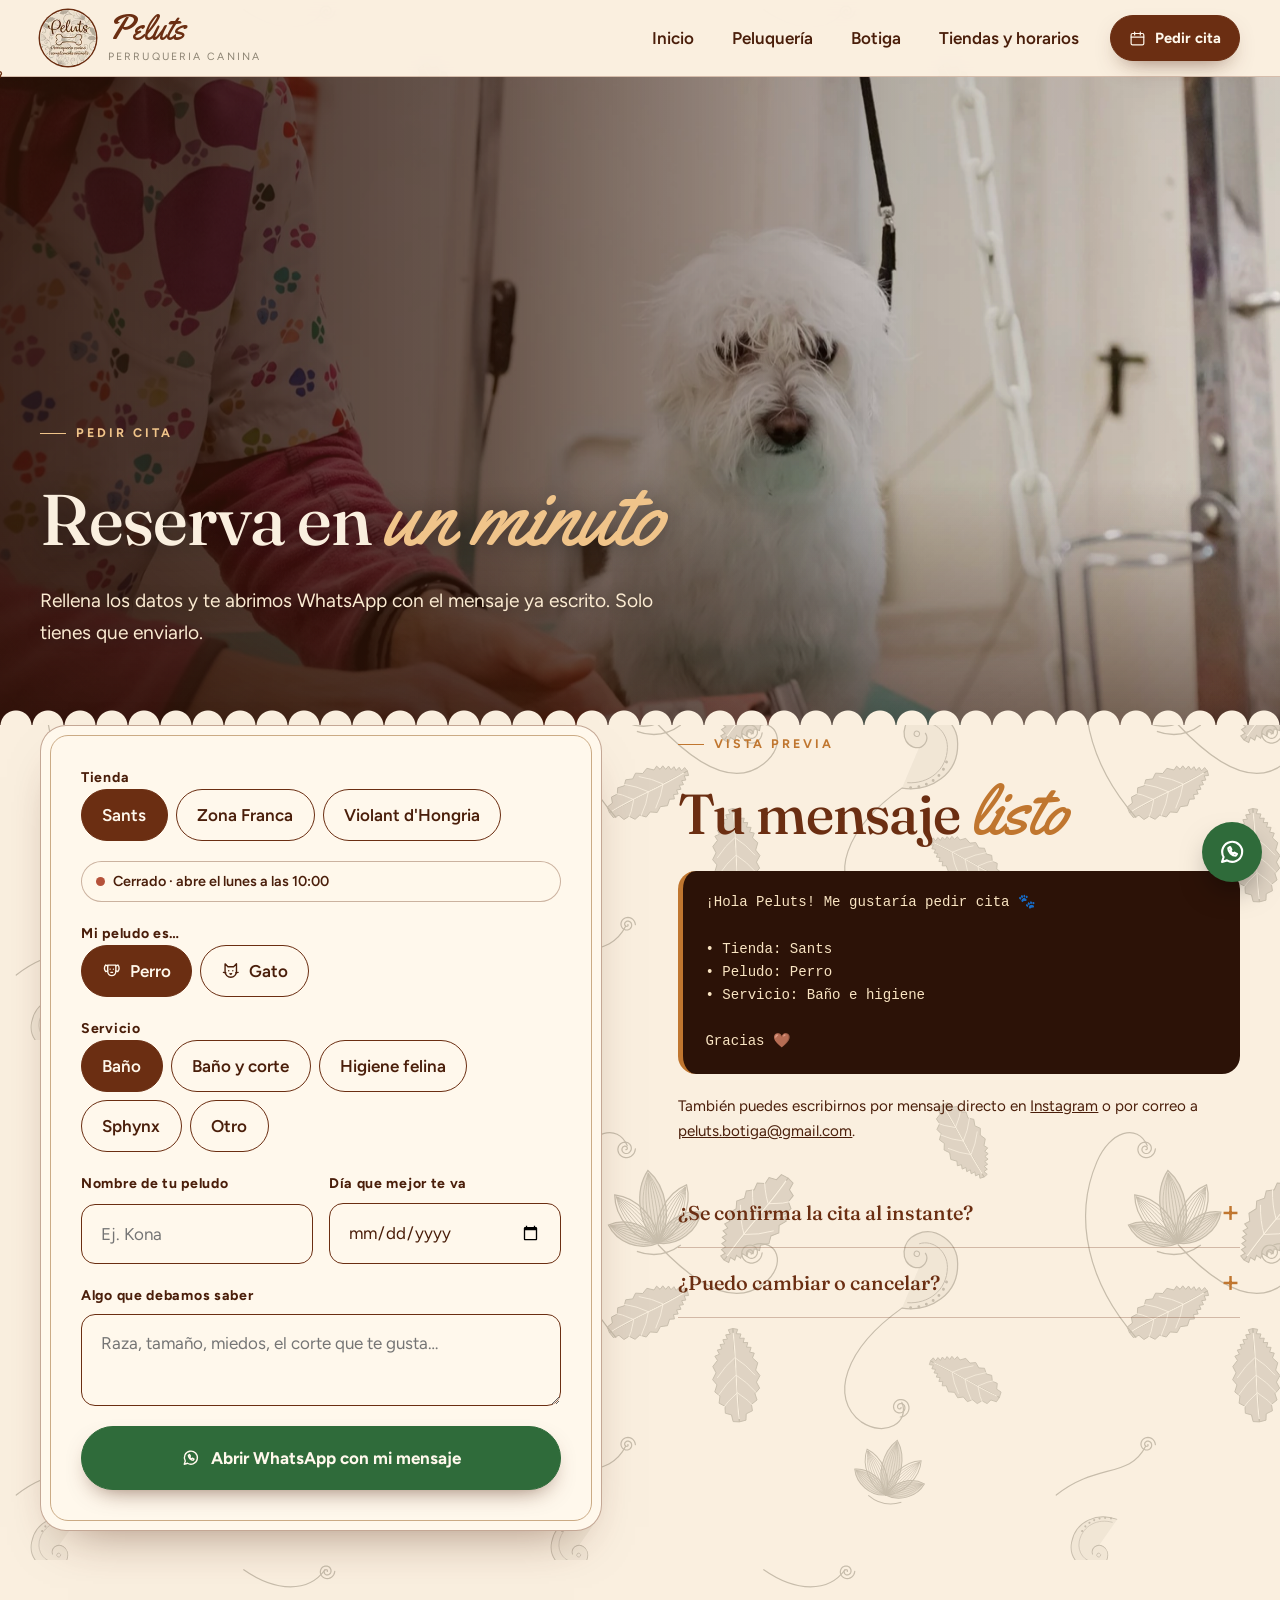
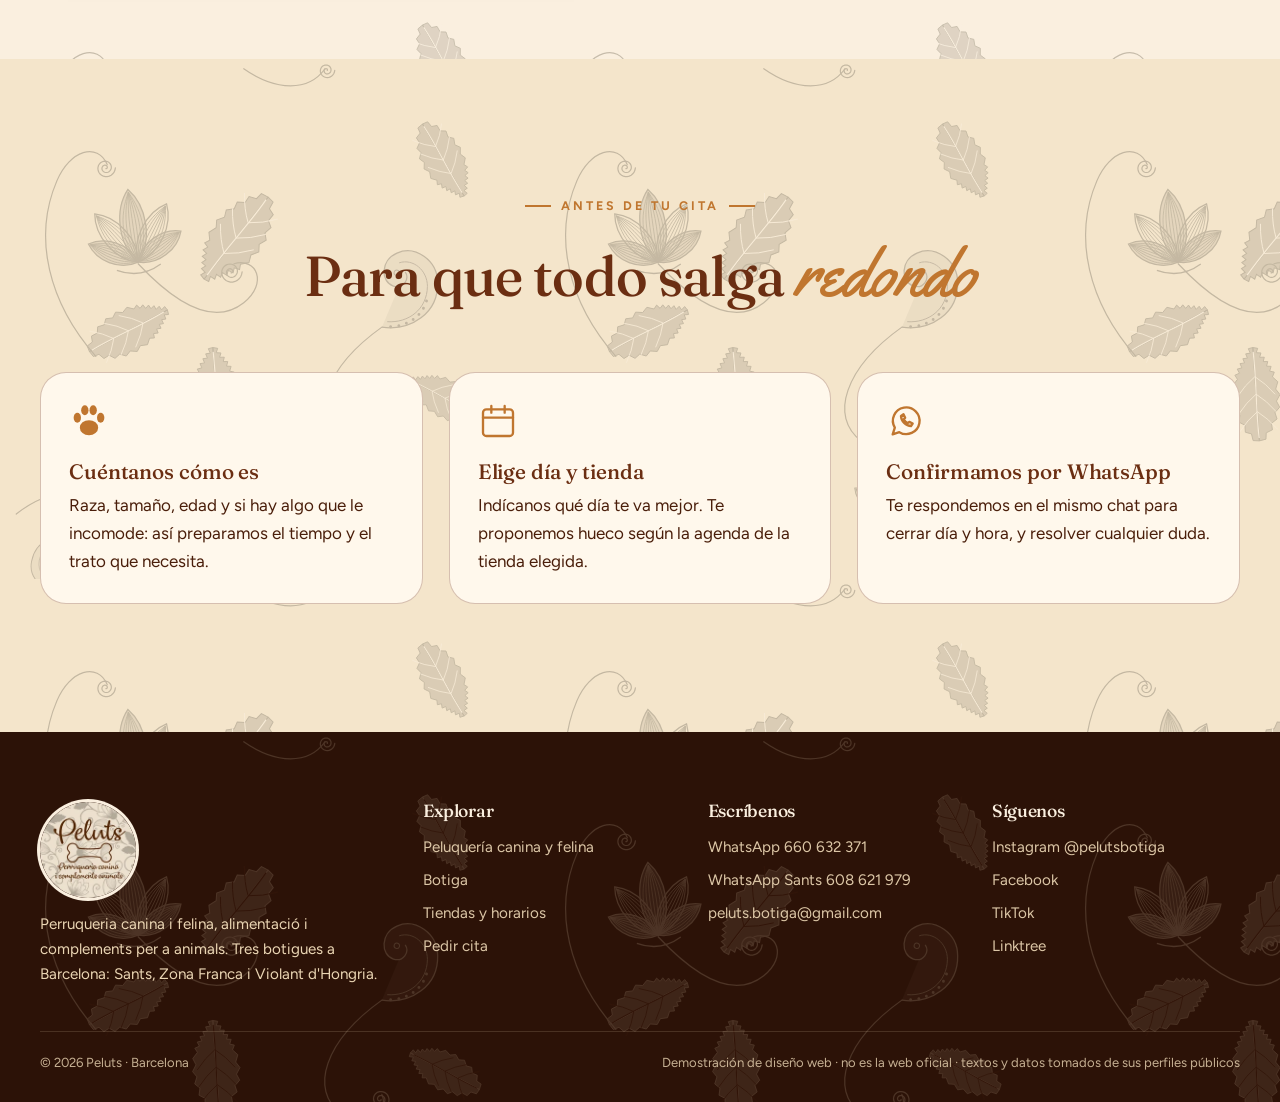
==== cita.html @ a0b74a62 "Peluts: demostración de web (inicio, peluquería, botiga, tiendas, cita) Co-Authored-By: Claude Sonne" ====
<!doctype html>
<html lang="es">
<head>
<meta charset="utf-8">
<meta name="viewport" content="width=device-width, initial-scale=1, viewport-fit=cover">
<title>Pedir cita · Peluts</title>
<meta name="description" content="Pide cita para la peluquería de tu perro o gato por WhatsApp en Peluts Barcelona.">
<meta name="robots" content="noindex, nofollow">
<meta name="theme-color" content="#6B2E12">
<link rel="icon" href="favicon.ico" sizes="any"><link rel="icon" type="image/png" href="assets/img/favicon-48.png">
<link rel="apple-touch-icon" href="assets/img/apple-touch-icon.png">
<meta property="og:type" content="website"><meta property="og:locale" content="es_ES"><meta property="og:site_name" content="Peluts"><meta property="og:title" content="Pedir cita · Peluts"><meta property="og:description" content="Pide cita para la peluquería de tu perro o gato por WhatsApp en Peluts Barcelona."><meta property="og:image" content="https://sefiro888.github.io/peluts/assets/img/og.jpg"><meta property="og:image:width" content="1200"><meta property="og:image:height" content="630"><meta property="og:url" content="https://sefiro888.github.io/peluts/cita.html"><meta name="twitter:card" content="summary_large_image">
<link rel="preconnect" href="https://fonts.googleapis.com"><link rel="preconnect" href="https://fonts.gstatic.com" crossorigin>
<link href="https://fonts.googleapis.com/css2?family=Figtree:wght@400;500;600;700;800&family=Fraunces:ital,opsz,wght@0,9..144,500;0,9..144,600;0,9..144,700;1,9..144,500&family=Yellowtail&display=swap" rel="stylesheet">
<link rel="stylesheet" href="assets/css/site.css">
<script>document.documentElement.classList.add('js')</script>
<script type="application/ld+json">{"@context":"https://schema.org","@type":"PetStore","name":"Peluts","description":"Perruqueria canina i felina, alimentació i complements per a animals","url":"https://www.instagram.com/pelutsbotiga/","sameAs":["https://www.instagram.com/pelutsbotiga/","https://www.facebook.com/pelutsbotiga","https://www.tiktok.com/@animals.peluts"],"email":"peluts.botiga@gmail.com","address":[{"@type":"PostalAddress","streetAddress":"Carrer de Sants, 164","postalCode":"08028","addressLocality":"Barcelona","addressCountry":"ES"},{"@type":"PostalAddress","streetAddress":"Alts Forns, 69, local 16","addressLocality":"Barcelona","addressCountry":"ES"}]}</script>
</head>
<body>
<svg width="0" height="0" style="position:absolute" aria-hidden="true"><defs>
<symbol id="i-scissors" viewBox="0 0 24 24"><circle cx="6" cy="6" r="3"/><circle cx="6" cy="18" r="3"/><path d="M20 4 8.1 15.9M14.5 14.5 20 20M8.1 8.1 12 12"/></symbol>
<symbol id="i-paw" viewBox="0 0 24 24"><ellipse class="f" cx="12" cy="16" rx="5.5" ry="4.5" fill="currentColor" stroke="none"/><ellipse cx="5" cy="10" rx="2.2" ry="3" fill="currentColor" stroke="none"/><ellipse cx="9.5" cy="5.5" rx="2.2" ry="3" fill="currentColor" stroke="none"/><ellipse cx="14.5" cy="5.5" rx="2.2" ry="3" fill="currentColor" stroke="none"/><ellipse cx="19" cy="10" rx="2.2" ry="3" fill="currentColor" stroke="none"/></symbol>
<symbol id="i-bone" viewBox="0 0 24 24"><path d="M7 3.500a2.500 2.500 0 0 0-2 4 2.500 2.500 0 0 0-2.200 2.500A2.500 2.500 0 0 0 5.500 12.500L12 19l1 1a2.500 2.500 0 0 0 4 2 2.500 2.500 0 0 0 3.800-3 2.500 2.500 0 0 0 1-3.800 2.500 2.500 0 0 0-3.300-.2L10.500 6a2.500 2.500 0 0 0-3.500-2.500z" transform="translate(-1 -3) scale(.95)"/></symbol>
<symbol id="i-drop" viewBox="0 0 24 24"><path d="M12 3s6 6.500 6 11a6 6 0 0 1-12 0c0-4.500 6-11 6-11z"/><path d="M9 15a3 3 0 0 0 3 3"/></symbol>
<symbol id="i-cat" viewBox="0 0 24 24"><path d="M5 3.500 8.500 7h7L19 3.500V13a7 7 0 0 1-14 0z"/><path d="M9.500 12h.01M14.500 12h.01M11 15.500l1 .8 1-.8M3 14l3 .5M21 14l-3 .5"/></symbol>
<symbol id="i-dog" viewBox="0 0 24 24"><path d="M7 5h10v8a5 5 0 0 1-10 0z"/><path d="M7 6 4.500 5C2.500 7 2.500 11 4.500 13L7 12M17 6l2.500-1c2 2 2 6 0 8L17 12"/><path d="M10 10h.01M14 10h.01M11 14h2"/></symbol>
<symbol id="i-pin" viewBox="0 0 24 24"><path d="M12 21s7-6.200 7-12a7 7 0 0 0-14 0c0 5.800 7 12 7 12z"/><circle cx="12" cy="9" r="2.500"/></symbol>
<symbol id="i-phone" viewBox="0 0 24 24"><path d="M5 4h4l2 5-2.500 1.500a11 11 0 0 0 5 5L15 13l5 2v4a2 2 0 0 1-2 2A16 16 0 0 1 3 6a2 2 0 0 1 2-2z"/></symbol>
<symbol id="i-wa" viewBox="0 0 24 24"><path d="M4 20l1.300-4A8 8 0 1 1 8 18.700z"/><path d="M9 9c0 3 3 6 6 6l1-1.500-2-1-1 .8c-1-.5-1.800-1.300-2.300-2.300l.8-1-1-2z"/></symbol>
<symbol id="i-ig" viewBox="0 0 24 24"><rect x="3" y="3" width="18" height="18" rx="5"/><circle cx="12" cy="12" r="4"/><path d="M17.500 6.500h.01"/></symbol>
<symbol id="i-clock" viewBox="0 0 24 24"><circle cx="12" cy="12" r="9"/><path d="M12 7v5l3 2"/></symbol>
<symbol id="i-gift" viewBox="0 0 24 24"><rect x="3" y="9" width="18" height="12" rx="2"/><path d="M12 9v12M3 13h18M12 9C9 9 7 7 8.500 5.500S12 6 12 9c0-3 2.500-4.500 3.500-3.500S15 9 12 9z"/></symbol>
<symbol id="i-heart" viewBox="0 0 24 24"><path d="M12 20s-8-5-8-11a4.500 4.500 0 0 1 8-2.500A4.500 4.500 0 0 1 20 9c0 6-8 11-8 11z"/></symbol>
<symbol id="i-tag" viewBox="0 0 24 24"><path d="M3 12V4h8l10 10-8 8z"/><circle cx="7.500" cy="8.500" r="1.500"/></symbol>
<symbol id="i-cup" viewBox="0 0 24 24"><path d="M5 8h14l-1.500 12h-11z"/><path d="M4 8h16M8 4h8M9 13h6"/></symbol>
<symbol id="i-arrow" viewBox="0 0 24 24"><path d="M5 12h14M13 6l6 6-6 6"/></symbol>
<symbol id="i-store" viewBox="0 0 24 24"><path d="M4 9l1-5h14l1 5M4 9v11h16V9M4 9a3 3 0 0 0 5.300 2 3 3 0 0 0 5.400 0A3 3 0 0 0 20 9"/></symbol>
<symbol id="i-cal" viewBox="0 0 24 24"><rect x="3" y="5" width="18" height="16" rx="2"/><path d="M3 10h18M8 3v4M16 3v4"/></symbol>
<symbol id="i-star" viewBox="0 0 24 24"><path d="m12 3 2.700 5.600 6.100.8-4.500 4.200 1.100 6.100L12 16.800 6.600 19.700l1.100-6.100L3.200 9.400l6.100-.8z"/></symbol>
<symbol id="i-menu" viewBox="0 0 24 24"><path d="M4 7h16M4 12h16M4 17h16"/></symbol>
<symbol id="i-sparkle" viewBox="0 0 24 24"><path d="M12 3v5M12 16v5M3 12h5M16 12h5M6 6l3 3M15 15l3 3M18 6l-3 3M9 15l-3 3"/></symbol>
<symbol id="i-bag" viewBox="0 0 24 24"><path d="M5 8h14l1 13H4z"/><path d="M9 8V6a3 3 0 0 1 6 0v2"/></symbol>
<symbol id="i-fish" viewBox="0 0 24 24"><path d="M3 12c3-5 9-6 13-3l5-3v12l-5-3c-4 3-10 2-13-3z"/><path d="M8 11h.01"/></symbol>
<symbol id="i-ghost" viewBox="0 0 24 24"><path d="M5 21V10a7 7 0 0 1 14 0v11l-3-2-2 2-2-2-2 2-2-2z"/><path d="M9.500 10h.01M14.500 10h.01"/></symbol>
<symbol id="i-tree" viewBox="0 0 24 24"><path d="M12 3 6 11h3l-4 6h14l-4-6h3z"/><path d="M12 17v4"/></symbol>
</defs></svg>
<a class="skip" href="#contenido">Saltar al contenido</a>

<header class="site-header">
<div class="progress" aria-hidden="true"><span></span><i><svg class="ico " aria-hidden="true"><use href="#i-bone"/></svg></i></div>
<div class="wrap header-in">
 <a class="brand" href="index.html" aria-label="Peluts, inicio"><img src="assets/img/logo-96.webp" width="54" height="54" alt=""><span><b>Peluts</b><small>Perruqueria canina</small></span></a>
 <button class="burger" aria-label="Abrir menú" aria-expanded="false" aria-controls="nav"><svg class="ico " aria-hidden="true"><use href="#i-menu"/></svg></button>
 <nav class="nav" id="nav" aria-label="Principal"><a href="index.html">Inicio</a><a href="peluqueria.html">Peluquería</a><a href="tienda.html">Botiga</a><a href="tiendas.html">Tiendas y horarios</a><a class="btn sm" href="cita.html"><svg class="ico " aria-hidden="true"><use href="#i-cal"/></svg> Pedir cita</a></nav>
</div></header>
<main id="contenido">
<section class="hf"><div class="hf-bg"><img src="assets/img/fotos/3367-2400.webp" srcset="assets/img/fotos/3367-480.webp 480w, assets/img/fotos/3367-900.webp 900w, assets/img/fotos/3367-1600.webp 1600w, assets/img/fotos/3367-2400.webp 2000w" sizes="100vw" width="2000" height="1333" alt="Peluquera cortando el pelo a un perro en Peluts" style="object-position:60% 40%" fetchpriority="high" decoding="async"></div><div class="hf-shade"></div>
<div class="wrap hf-in"><span class="kicker l rv">Pedir cita</span><h1 class="rv d1">Reserva en <em class="s">un minuto</em></h1><p class="lead rv d2">Rellena los datos y te abrimos WhatsApp con el mensaje ya escrito. Solo tienes que enviarlo.</p></div></section>
<section style="padding-top:0">
<div class="wrap split" style="align-items:start">
 <form class="cita ticket rv" onsubmit="return false" aria-label="Formulario de cita">
  <fieldset class="field"><legend>Tienda</legend><div class="opts">
   <input type="radio" id="s1" name="tienda" value="sants" checked><label for="s1">Sants</label>
   <input type="radio" id="s2" name="tienda" value="zf"><label for="s2">Zona Franca</label>
   <input type="radio" id="s3" name="tienda" value="vh"><label for="s3">Violant d'Hongria</label></div></fieldset>
  <span class="chip status" id="st-cita" data-status="sants"><span class="dot"></span><span class="t"></span></span>
  <fieldset class="field"><legend>Mi peludo es…</legend><div class="opts">
   <input type="radio" id="a1" name="animal" value="Perro" checked><label for="a1"><svg class="ico " aria-hidden="true"><use href="#i-dog"/></svg> Perro</label>
   <input type="radio" id="a2" name="animal" value="Gato"><label for="a2"><svg class="ico " aria-hidden="true"><use href="#i-cat"/></svg> Gato</label></div></fieldset>
  <fieldset class="field"><legend>Servicio</legend><div class="opts">
   <input type="radio" id="v1" name="servicio" value="Baño e higiene" checked><label for="v1">Baño</label>
   <input type="radio" id="v2" name="servicio" value="Baño y corte"><label for="v2">Baño y corte</label>
   <input type="radio" id="v3" name="servicio" value="Higiene felina"><label for="v3">Higiene felina</label>
   <input type="radio" id="v4" name="servicio" value="Sphynx"><label for="v4">Sphynx</label>
   <input type="radio" id="v5" name="servicio" value="Consulta / otro"><label for="v5">Otro</label></div></fieldset>
  <div class="two"><div class="field"><label for="nombre">Nombre de tu peludo</label><input type="text" id="nombre" name="nombre" autocomplete="off" placeholder="Ej. Kona"></div>
  <div class="field"><label for="dia">Día que mejor te va</label><input type="date" id="dia" name="dia"></div></div>
  <div class="field"><label for="nota">Algo que debamos saber</label><textarea id="nota" name="nota" placeholder="Raza, tamaño, miedos, el corte que te gusta…"></textarea></div>
  <a class="btn wa" id="go-wa" target="_blank" rel="noopener" href="#" style="justify-content:center"><svg class="ico " aria-hidden="true"><use href="#i-wa"/></svg> Abrir WhatsApp con mi mensaje</a>
 </form>
 <div class="rv d1">
  <span class="kicker l">Vista previa</span>
  <h2 style="margin:.4em 0 .45em">Tu mensaje <em class="s">listo</em></h2>
  <div class="preview" aria-live="polite"></div>
  <p style="margin-top:20px;font-size:.95rem">También puedes escribirnos por mensaje directo en <a href="https://www.instagram.com/pelutsbotiga/" target="_blank" rel="noopener">Instagram</a> o por correo a <a href="mailto:peluts.botiga@gmail.com">peluts.botiga@gmail.com</a>.</p>
  <div style="margin-top:34px"><details><summary>¿Se confirma la cita al instante?</summary><p>No: te responderemos por WhatsApp para confirmar día y hora según la agenda de cada tienda.</p></details>
  <details><summary>¿Puedo cambiar o cancelar?</summary><p>Claro, avísanos por el mismo chat con algo de antelación.</p></details></div>
 </div>
</div>
</section>
<section class="bg-papel">
<div class="wrap">
 <div class="sec-head center"><span class="kicker rv">Antes de tu cita</span><h2 class="rv d1">Para que todo salga <em class="s">redondo</em></h2></div>
 <div class="cols3">
  <div class="box rv"><svg class="ico " aria-hidden="true"><use href="#i-paw"/></svg><h3>Cuéntanos cómo es</h3><p>Raza, tamaño, edad y si hay algo que le incomode: así preparamos el tiempo y el trato que necesita.</p></div>
  <div class="box rv d1"><svg class="ico " aria-hidden="true"><use href="#i-cal"/></svg><h3>Elige día y tienda</h3><p>Indícanos qué día te va mejor. Te proponemos hueco según la agenda de la tienda elegida.</p></div>
  <div class="box rv d2"><svg class="ico " aria-hidden="true"><use href="#i-wa"/></svg><h3>Confirmamos por WhatsApp</h3><p>Te respondemos en el mismo chat para cerrar día y hora, y resolver cualquier duda.</p></div>
 </div>
</div>
</section>

</main>
<footer>
<div class="wrap">
<div class="foot-grid">
 <div class="foot-brand"><img src="assets/img/logo-200.webp" width="90" height="90" alt="Logotipo de Peluts"><p>Perruqueria canina i felina, alimentació i complements per a animals. Tres botigues a Barcelona: Sants, Zona Franca i Violant d'Hongria.</p></div>
 <div><h4>Explorar</h4><ul><li><a href="peluqueria.html">Peluquería canina y felina</a></li><li><a href="tienda.html">Botiga</a></li><li><a href="tiendas.html">Tiendas y horarios</a></li><li><a href="cita.html">Pedir cita</a></li></ul></div>
 <div><h4>Escríbenos</h4><ul><li><a href="https://wa.me/34660632371" target="_blank" rel="noopener">WhatsApp 660 632 371</a></li><li><a href="https://wa.me/34608621979" target="_blank" rel="noopener">WhatsApp Sants 608 621 979</a></li><li><a href="mailto:peluts.botiga@gmail.com">peluts.botiga@gmail.com</a></li></ul></div>
 <div><h4>Síguenos</h4><ul><li><a href="https://www.instagram.com/pelutsbotiga/" target="_blank" rel="noopener">Instagram @pelutsbotiga</a></li><li><a href="https://www.facebook.com/pelutsbotiga" target="_blank" rel="noopener">Facebook</a></li><li><a href="https://www.tiktok.com/@animals.peluts" target="_blank" rel="noopener">TikTok</a></li><li><a href="https://linktr.ee/peluts.botiga" target="_blank" rel="noopener">Linktree</a></li></ul></div>
</div>
<div class="legal"><span>© <span id="year">2026</span> Peluts · Barcelona</span><span>Demostración de diseño web · no es la web oficial · textos y datos tomados de sus perfiles públicos</span></div>
</div></footer>
<a class="fab" href="https://wa.me/34660632371?text=%C2%A1Hola%20Peluts!" target="_blank" rel="noopener" aria-label="Escribir por WhatsApp"><svg class="ico " aria-hidden="true"><use href="#i-wa"/></svg></a>
<script src="assets/js/site.js" defer></script>
</body>
</html>
---- assets/css/site.css ----
/* PELUTS · perruqueria canina i complements animals
   Paleta y ornamento sacados del logotipo: crema, chocolate, taupe, loto + hojas dentadas + espirales */
:root{
  --crema:#FAEFDF;--crema-2:#FFF8EC;--papel:#F4E5CB;--papel-2:#EBD6B4;
  --choco:#6B2E12;--choco-2:#4A1E0A;--noche:#2C1207;
  --taupe:#B3AB9B;--taupe-2:#8C8372;--oro:#B58A5B;--caramelo:#C0762F;
  --r:26px;--line:1.5px solid var(--choco);
  --sombra:0 24px 50px -28px rgba(74,30,10,.55);
  --f-script:'Yellowtail','Brush Script MT',cursive;
  --f-head:'Fraunces',Georgia,serif;
  --f-body:'Figtree',system-ui,sans-serif;
}
*{box-sizing:border-box;margin:0;padding:0}
html{scroll-behavior:smooth;-webkit-text-size-adjust:100%}
body{font-family:var(--f-body);color:var(--choco-2);background:var(--crema) url(../img/damasco.svg) 0 0/520px;line-height:1.65;font-size:17px;overflow-x:hidden}
img{max-width:100%;height:auto;display:block}
a{color:inherit}
.wrap{width:min(1200px,100% - 48px);margin-inline:auto}
.skip{position:absolute;left:-999px;top:8px;background:var(--choco);color:#fff;padding:10px 16px;border-radius:10px;z-index:400}.skip:focus{left:8px}
:focus-visible{outline:3px solid var(--caramelo);outline-offset:3px;border-radius:6px}
.ico{width:1.15em;height:1.15em;fill:none;stroke:currentColor;stroke-width:1.7;stroke-linecap:round;stroke-linejoin:round;flex:none}

/* ---------- tipografía ---------- */
h1,h2,h3,h4{font-family:var(--f-head);font-weight:500;line-height:1.06;color:var(--choco);letter-spacing:-.015em}
h1{font-size:clamp(2.7rem,6vw,5.2rem)}
h2{font-size:clamp(2.1rem,4.4vw,3.6rem)}
h3{font-size:1.45rem;letter-spacing:-.005em}
em.s{font-family:var(--f-script);font-style:normal;font-weight:400;font-size:1.22em;color:var(--caramelo);letter-spacing:0;line-height:1}
.kicker{display:inline-flex;align-items:center;gap:.8em;font-weight:700;font-size:.78rem;letter-spacing:.24em;text-transform:uppercase;color:var(--caramelo)}
.kicker::before,.kicker::after{content:"";width:26px;height:1.5px;background:currentColor}
.kicker.l::after{display:none}
.lead{font-size:1.2rem;max-width:56ch;color:var(--choco)}
p+p{margin-top:1em}
.center{text-align:center}.center .lead{margin-inline:auto}

/* ---------- botones ---------- */
.btn{display:inline-flex;align-items:center;gap:.65em;padding:1em 1.7em;border-radius:999px;font:inherit;font-weight:700;text-decoration:none;border:1.5px solid var(--choco);background:var(--choco);color:var(--crema-2);cursor:pointer;transition:transform .3s,box-shadow .3s,background .3s,color .3s;box-shadow:0 10px 24px -12px rgba(74,30,10,.7)}
.btn:hover{transform:translateY(-3px);box-shadow:0 16px 28px -12px rgba(74,30,10,.75);background:var(--choco-2)}
.btn.ghost{background:transparent;color:var(--choco);box-shadow:none}
.btn.ghost:hover{background:var(--choco);color:var(--crema-2)}
.btn.wa{background:#2F6B3A;border-color:#2F6B3A}.btn.wa:hover{background:#245430}
.btn.sm{padding:.7em 1.2em;font-size:.92rem}
.btn.light{background:var(--crema);color:var(--choco);border-color:var(--crema)}.btn.light:hover{background:#fff}
.btn.ghost.light{background:transparent;color:var(--crema);border-color:var(--crema)}.btn.ghost.light:hover{background:var(--crema);color:var(--choco)}

/* ---------- intro ---------- */
.intro{position:fixed;inset:0;z-index:500;background:var(--crema) url(../img/damasco.svg) 0 0/520px;display:grid;place-items:center;transition:transform 1s cubic-bezier(.7,0,.2,1),opacity .4s .7s;cursor:pointer}
.intro.out{transform:translateY(-101%);opacity:0;pointer-events:none}
.intro-core{text-align:center;padding:20px}
.intro-seal{position:relative;width:min(62vw,300px);aspect-ratio:1;margin:0 auto;animation:pop 1.1s cubic-bezier(.2,1.3,.4,1) both}
.intro-seal img{width:100%;height:100%;border-radius:50%;object-fit:cover;box-shadow:0 30px 60px -30px rgba(74,30,10,.6),0 0 0 6px var(--crema),0 0 0 7.5px var(--choco)}
.intro-txt{margin-top:34px;font-family:var(--f-script);font-size:2.2rem;color:var(--choco);opacity:0;animation:fadeup .9s .6s both}
.intro-skip{font-size:.75rem;letter-spacing:.24em;text-transform:uppercase;color:var(--taupe-2);margin-top:6px;opacity:0;animation:fadeup .9s 1s both}
@keyframes pop{from{transform:scale(.55) rotate(-14deg);opacity:0}}
@keyframes fadeup{from{opacity:0;transform:translateY(14px)}to{opacity:1;transform:none}}
html:not(.js) .intro{display:none}

/* ---------- cabecera ---------- */
.site-header{position:sticky;top:0;z-index:200;background:rgba(250,239,223,.9);backdrop-filter:blur(14px);border-bottom:1px solid rgba(107,46,18,.25)}
.header-in{display:flex;align-items:center;justify-content:space-between;gap:18px;padding-block:10px}
.brand{display:flex;align-items:center;gap:12px;text-decoration:none}
.brand img{width:56px;height:56px;border-radius:50%;object-fit:cover;box-shadow:0 0 0 1.5px var(--choco)}
.brand b{display:block;font-family:var(--f-script);font-weight:400;font-size:2.1rem;line-height:1;color:var(--choco)}
.brand small{display:block;font-size:.66rem;letter-spacing:.2em;text-transform:uppercase;color:var(--taupe-2);margin-top:3px}
.nav{display:flex;align-items:center;gap:4px}
.nav a:not(.btn){text-decoration:none;font-weight:600;padding:.55em 1em;border-radius:999px;position:relative;transition:color .2s}
.nav a:not(.btn)::after{content:"";position:absolute;left:1em;right:1em;bottom:.2em;height:1.5px;background:var(--caramelo);transform:scaleX(0);transition:transform .3s}
.nav a:not(.btn):hover::after,.nav a[aria-current]::after{transform:scaleX(1)}
.nav .btn{margin-left:10px}
.burger{display:none;background:none;border:1.5px solid var(--choco);border-radius:12px;width:46px;height:46px;color:var(--choco);cursor:pointer}
.progress{position:absolute;left:0;bottom:-1px;height:3px;width:100%;pointer-events:none}
.progress span{display:block;height:100%;width:0;background:var(--caramelo)}
.progress i{position:absolute;top:-11px;left:0;width:30px;height:24px;color:var(--choco);transform:translateX(-50%)}
@media(max-width:940px){
  .burger{display:grid;place-items:center}
  .nav{position:fixed;inset:73px 0 auto 0;flex-direction:column;align-items:stretch;background:var(--crema);padding:18px 24px 28px;border-bottom:1.5px solid var(--choco);transform:translateY(-130%);transition:transform .45s cubic-bezier(.7,0,.2,1);gap:2px;z-index:-1}
  .nav.open{transform:none}
  .nav a:not(.btn){padding:.9em .4em;font-size:1.15rem;border-bottom:1px dashed var(--taupe)}
  .nav .btn{margin:14px 0 0;justify-content:center}
}

/* ---------- estructura ---------- */
section{padding-block:clamp(72px,10vw,132px);position:relative}
.sec-head{max-width:760px;margin-bottom:clamp(36px,5vw,64px)}
.sec-head h2{margin:.4em 0 .45em}
.sec-head.center{margin-inline:auto}
.bg-papel{background:var(--papel) url(../img/damasco.svg) 0 0/520px}
.bg-choco{background:var(--choco-2) url(../img/damasco-claro.svg) 0 0/520px;color:var(--crema-2)}
.bg-choco h2,.bg-choco h3{color:var(--crema)}
.bg-choco .kicker{color:#F0C48A}
.bg-choco em.s{color:#F0C48A}
.bg-choco .lead{color:#EBD6B4}
.split{display:grid;grid-template-columns:1fr 1fr;gap:clamp(28px,6vw,84px);align-items:center}
.split>*,.hero-grid>*{min-width:0}
@media(max-width:900px){.split{grid-template-columns:1fr}}
.loto{display:block;margin:0 auto;width:min(360px,70%);opacity:.9}

/* ---------- marcos ---------- */
.arch{position:relative;border-radius:999px 999px 30px 30px;overflow:hidden;background:var(--papel-2);box-shadow:var(--sombra)}
.arch img{width:100%;height:100%;object-fit:cover}
.frame{position:relative}
.frame::before{content:"";position:absolute;inset:-12px;border:1.5px solid var(--oro);border-radius:999px 999px 38px 38px;pointer-events:none}
.ph{background:var(--papel-2);overflow:hidden;border-radius:var(--r);position:relative}
.ph img{width:100%;height:100%;object-fit:cover;transition:transform 1.2s cubic-bezier(.2,.8,.2,1)}
.ph:hover img{transform:scale(1.06)}
.ph figcaption{position:absolute;left:14px;bottom:12px;background:rgba(250,239,223,.92);padding:.35em .9em;border-radius:999px;font-size:.8rem;font-weight:700;color:var(--choco)}

/* ---------- HERO ---------- */
.hero{padding-block:clamp(40px,6vw,84px) clamp(80px,10vw,130px);overflow:hidden}
.hero-grid{display:grid;grid-template-columns:1.02fr .98fr;gap:clamp(24px,5vw,70px);align-items:center}
.hero h1{margin:.45em 0 .35em;font-weight:500}
.hero h1 .script{display:block;font-family:var(--f-script);font-weight:400;font-size:1.6em;line-height:.85;color:var(--caramelo);margin-bottom:.12em;letter-spacing:0}
.hero .lead{margin-bottom:30px}
.hero-cta{display:flex;flex-wrap:wrap;gap:14px;margin-bottom:34px}
.hero-meta{display:flex;flex-wrap:wrap;gap:10px}
.chip{display:inline-flex;align-items:center;gap:.55em;padding:.5em 1em;border:1.5px solid rgba(107,46,18,.35);border-radius:999px;font-weight:600;font-size:.9rem;background:rgba(255,248,236,.85)}
.chip .dot{width:9px;height:9px;border-radius:50%;background:#9a8f7e;flex:none}
.chip.open .dot{background:#3f9a4f;box-shadow:0 0 0 4px rgba(63,154,79,.25);animation:pulse 1.8s infinite}
.chip.closed .dot{background:#b5523a}
@keyframes pulse{50%{box-shadow:0 0 0 9px rgba(63,154,79,0)}}
.hero-art{position:relative;max-width:540px;width:100%;justify-self:center;padding:14px 0 40px}
.hero-art .arch{aspect-ratio:4/5.3;width:84%;margin-left:auto}
.hero-art .frame::before{inset:-14px}
.hero-art .seal-wrap{position:absolute;left:-2%;bottom:0;width:41%;aspect-ratio:1}
.hero-art .seal{width:100%;height:100%;border-radius:50%;object-fit:cover;box-shadow:0 18px 40px -16px rgba(74,30,10,.65),0 0 0 5px var(--crema),0 0 0 6.5px var(--choco);animation:float 7s ease-in-out infinite}
.ring{position:absolute;inset:-17%;width:134%;height:134%;animation:spin 40s linear infinite;pointer-events:none}
.ring text{font-family:var(--f-head);font-weight:600;font-size:9.6px;fill:var(--choco)}
.hero-art .mini{position:absolute;right:-3%;top:36%;width:30%;aspect-ratio:1;border-radius:50%;overflow:hidden;border:5px solid var(--crema);box-shadow:0 18px 36px -16px rgba(74,30,10,.6)}
.hero-art .mini img{width:100%;height:100%;object-fit:cover}
@keyframes spin{to{transform:rotate(360deg)}}
@keyframes float{50%{transform:translateY(-8px) rotate(1.5deg)}}
@media(max-width:900px){.hero-grid{grid-template-columns:1fr}.hero-art{max-width:420px;order:-1;margin-inline:auto}}

/* ---------- franja de confianza ---------- */
.trust{background:var(--choco);color:var(--crema-2);padding-block:26px;position:relative;z-index:2}
.trust-in{display:grid;grid-template-columns:repeat(4,1fr);gap:10px}
.trust-it{display:flex;align-items:center;gap:14px;padding:6px 16px;border-left:1px solid rgba(240,196,138,.35)}
.trust-it:first-child{border-left:0}
.trust-it b{font-family:var(--f-head);font-size:2.4rem;font-weight:500;line-height:1;color:#F0C48A}
.trust-it span{font-size:.92rem;line-height:1.3;opacity:.92}
@media(max-width:820px){.trust-in{grid-template-columns:1fr 1fr;row-gap:20px}.trust-it:nth-child(3){border-left:0}}

/* ---------- por qué ---------- */
.why{display:grid;grid-template-columns:.85fr 1.15fr;gap:clamp(30px,6vw,90px);align-items:start}
.why-side{position:sticky;top:110px}
.why-side .arch{aspect-ratio:4/5;margin-top:34px;max-width:420px}
.why-list{display:grid;gap:0}
.why-it{display:grid;grid-template-columns:78px 1fr;gap:20px;padding:30px 0;border-bottom:1px solid rgba(107,46,18,.22)}
.why-it:first-child{padding-top:6px}
.why-it .n{font-family:var(--f-script);font-size:3.6rem;line-height:.9;color:var(--caramelo)}
.why-it h3{margin-bottom:.35em}
.why-it p{color:var(--choco)}
@media(max-width:900px){.why{grid-template-columns:1fr}.why-side{position:static}.why-side .arch{max-width:340px}}

/* ---------- servicios ---------- */
.trio{display:grid;grid-template-columns:repeat(3,1fr);gap:28px}
.svc{background:var(--crema-2);border:1px solid rgba(107,46,18,.28);border-radius:var(--r);overflow:hidden;display:flex;flex-direction:column;transition:transform .45s,box-shadow .45s}
.svc:hover{transform:translateY(-8px);box-shadow:var(--sombra)}
.svc .pic{aspect-ratio:4/3.1;overflow:hidden;background:var(--papel-2);position:relative}
.svc .pic img{width:100%;height:100%;object-fit:cover;transition:transform 1.2s}
.svc:hover .pic img{transform:scale(1.07)}
.svc .pic.ornate{background:var(--choco-2) url(../img/damasco-claro.svg) center/380px;display:grid;place-items:center;color:#F0C48A}
.svc .pic.ornate .ico{width:96px;height:96px;stroke-width:1.2}
.svc .body{padding:26px 26px 28px;display:flex;flex-direction:column;flex:1}
.svc h3{margin-bottom:.4em}
.svc ul{list-style:none;margin:16px 0 24px}
.svc li{padding:.45em 0 .45em 1.6em;position:relative;border-bottom:1px dotted var(--taupe)}
.svc li::before{content:"";position:absolute;left:0;top:.95em;width:9px;height:9px;background:var(--caramelo);border-radius:2px;transform:rotate(45deg)}
.svc .arrow-link{margin-top:auto;align-self:flex-start}
.arrow-link{display:inline-flex;align-items:center;gap:.5em;font-weight:700;text-decoration:none;border-bottom:1.5px solid var(--caramelo);padding-bottom:2px;transition:gap .3s}
.arrow-link:hover{gap:.95em}
@media(max-width:960px){.trio{grid-template-columns:1fr;max-width:540px;margin-inline:auto}}

/* ---------- carta ---------- */
.carta{background:var(--crema-2);border:1px solid rgba(107,46,18,.35);border-radius:var(--r);padding:clamp(28px,4vw,50px);position:relative;box-shadow:var(--sombra)}
.carta::before{content:"";position:absolute;inset:9px;border:1px solid var(--oro);border-radius:calc(var(--r) - 8px);pointer-events:none;opacity:.7}
.carta h3{font-family:var(--f-script);font-weight:400;font-size:2.6rem;text-align:center;margin-bottom:.05em;letter-spacing:0}
.carta .sub{text-align:center;color:var(--taupe-2);font-size:.78rem;letter-spacing:.22em;text-transform:uppercase;margin-bottom:22px}
.item{display:flex;align-items:baseline;gap:10px;padding:14px 0 2px}
.item b{font-family:var(--f-head);font-weight:600;font-size:1.2rem;color:var(--choco)}
.item .dots{flex:1;border-bottom:2px dotted var(--taupe);transform:translateY(-4px);min-width:16px}
.item .tag{font-weight:700;font-size:.72rem;letter-spacing:.14em;text-transform:uppercase;color:var(--caramelo);white-space:nowrap}
.item+p.d{font-size:.94rem;color:var(--taupe-2);max-width:48ch}
.carta-note{margin-top:22px;text-align:center;font-size:.9rem;color:var(--taupe-2)}
@media(max-width:560px){.item{flex-wrap:wrap}.item .dots{display:none}.item .tag{margin-left:auto}}

/* ---------- selector ---------- */
.switch{display:inline-flex;background:var(--papel-2);border:1.5px solid var(--choco);border-radius:999px;padding:5px;margin-bottom:34px;position:relative}
.switch button{position:relative;z-index:1;border:0;background:none;padding:.75em 1.6em;font:inherit;font-weight:700;color:var(--choco);cursor:pointer;border-radius:999px;display:flex;gap:.55em;align-items:center;transition:color .3s}
.switch button[aria-selected=true]{color:var(--crema-2)}
.switch .pill{position:absolute;top:5px;bottom:5px;left:5px;border-radius:999px;background:var(--choco);transition:transform .45s cubic-bezier(.5,1.3,.5,1),width .45s}
.pane[hidden]{display:none}.pane{animation:fadeup .6s both}

/* ---------- pasos ---------- */
.steps{display:grid;grid-template-columns:repeat(4,1fr);gap:22px;position:relative}
.steps::before{content:"";position:absolute;left:12%;right:12%;top:39px;border-top:1.5px dashed rgba(240,196,138,.6)}
.step{position:relative;text-align:center;padding:0 6px}
.step .ball{width:78px;height:78px;border-radius:50%;background:var(--choco-2);border:1.5px solid #F0C48A;margin:0 auto 18px;display:grid;place-items:center;color:#F0C48A;position:relative}
.step .ball .ico{width:32px;height:32px}
.step .ball::after{content:attr(data-n);position:absolute;top:-6px;right:-6px;width:26px;height:26px;border-radius:50%;background:#F0C48A;color:var(--choco-2);font-weight:800;font-size:.8rem;display:grid;place-items:center}
.step h3{font-size:1.2rem;margin-bottom:.35em}
.step p{font-size:.95rem;color:#EBD6B4}
@media(max-width:860px){.steps{grid-template-columns:1fr 1fr;row-gap:36px}.steps::before{display:none}}

/* ---------- mosaico ---------- */
.bento{display:grid;grid-template-columns:repeat(12,1fr);grid-auto-rows:84px;gap:16px}
.bento .ph{grid-column:span 4;grid-row:span 3}
.bento .ph.w{grid-column:span 6;grid-row:span 4}
.bento .ph.t{grid-row:span 5}
.bento .ph.big{grid-column:span 6;grid-row:span 5}
@media(max-width:760px){.bento{grid-template-columns:repeat(2,1fr);grid-auto-rows:120px}.bento .ph,.bento .ph.w,.bento .ph.t,.bento .ph.big{grid-column:span 1;grid-row:span 2}.bento .ph.big{grid-column:span 2}}

.strip{display:flex;gap:18px;overflow-x:auto;padding:6px 4px 22px;scroll-snap-type:x mandatory;scrollbar-width:thin;scrollbar-color:var(--oro) transparent}
.strip .ph{flex:none;width:min(300px,72vw);aspect-ratio:3/4;scroll-snap-align:start;border-radius:999px 999px var(--r) var(--r)}

/* ---------- tiendas ---------- */
.tags{display:grid;grid-template-columns:repeat(3,1fr);gap:28px}
.tag-card{background:var(--crema-2);border:1px solid rgba(107,46,18,.3);border-radius:var(--r);overflow:hidden;display:flex;flex-direction:column;transition:transform .4s,box-shadow .4s}
.tag-card:hover{transform:translateY(-6px);box-shadow:var(--sombra)}
.tag-card .pic{aspect-ratio:16/10;background:var(--papel-2);position:relative;overflow:hidden}
.tag-card .pic img{width:100%;height:100%;object-fit:cover}
.tag-card .pic.ornate{background:var(--choco-2) url(../img/damasco-claro.svg) center/380px;display:grid;place-items:center}
.tag-card .pic.ornate img{width:96px;height:96px;border-radius:50%;box-shadow:0 0 0 3px var(--crema)}
.tag-card .in{padding:24px 26px 26px;display:flex;flex-direction:column;flex:1}
.tag-card h3{font-size:1.8rem}
.tag-card .barrio{font-family:var(--f-script);font-size:1.5rem;color:var(--caramelo);margin-bottom:12px;line-height:1.1}
.tag-card .row{display:flex;gap:10px;align-items:flex-start;padding:6px 0;font-size:.97rem}
.tag-card .row .ico{margin-top:.25em;color:var(--caramelo)}
.tag-card .acts{margin-top:auto;padding-top:20px;display:flex;flex-wrap:wrap;gap:8px}
.tag-card .chip{margin:6px 0 10px;align-self:flex-start}
.pending{font-size:.88rem;background:var(--papel);border-radius:12px;padding:10px 14px;border:1px dashed var(--taupe-2);margin-top:6px}
@media(max-width:960px){.tags{grid-template-columns:1fr;max-width:560px;margin-inline:auto}}
.hours{width:100%;border-collapse:collapse;font-size:.92rem;margin-top:6px}
.hours td{padding:5px 0;border-bottom:1px dotted var(--taupe)}
.hours td:last-child{text-align:right;font-weight:600}
.hours tr.hoy td{color:var(--caramelo);font-weight:800}
.map{border:1px solid rgba(107,46,18,.35);border-radius:var(--r);overflow:hidden;box-shadow:var(--sombra);aspect-ratio:4/3;background:var(--papel)}
.map iframe{width:100%;height:100%;border:0;filter:sepia(.35) saturate(.85)}

/* ---------- novedades ---------- */
.board{display:grid;grid-template-columns:repeat(12,1fr);gap:22px}
.note{grid-column:span 4;background:var(--crema-2);padding:30px 28px;border:1px solid rgba(107,46,18,.28);border-radius:var(--r);position:relative;transition:transform .35s,box-shadow .35s}
.note:hover{transform:translateY(-5px);box-shadow:var(--sombra)}
.note.w2{grid-column:span 6}
.note.choco{background:var(--choco);color:var(--crema-2);border-color:var(--choco)}
.note.choco h3,.note.choco .date{color:var(--crema)}
.note .date{font-size:.72rem;letter-spacing:.2em;text-transform:uppercase;font-weight:700;color:var(--caramelo)}
.note h3{margin:.4em 0 .45em;font-size:1.4rem}
.note .big{font-family:var(--f-script);font-size:4.6rem;line-height:.9;color:var(--caramelo);margin-top:6px}
.note.choco .big{color:#F0C48A}
@media(max-width:900px){.note,.note.w2{grid-column:span 6}}@media(max-width:600px){.note,.note.w2{grid-column:span 12}}

/* ---------- destacados ---------- */
.stories{display:flex;gap:26px;overflow-x:auto;padding:14px 4px 22px;scroll-snap-type:x mandatory;scrollbar-width:thin}
.story{flex:none;width:112px;text-align:center;text-decoration:none;scroll-snap-align:start}
.story .ringp{width:104px;height:104px;border-radius:50%;padding:3px;background:conic-gradient(var(--caramelo),var(--choco),var(--oro),var(--caramelo));margin:0 auto 10px;transition:transform .4s}
.story:hover .ringp{transform:rotate(14deg) scale(1.07)}
.story .in{width:100%;height:100%;border-radius:50%;background:var(--crema-2);border:3px solid var(--crema);display:grid;place-items:center;color:var(--choco)}
.story .in .ico{width:38px;height:38px}
.story span{font-weight:700;font-size:.85rem;line-height:1.2;display:block}

/* ---------- productos ---------- */
.prod{display:grid;grid-template-columns:repeat(4,1fr);gap:20px}
.pcard{background:var(--crema-2);border:1px solid rgba(107,46,18,.28);border-radius:20px;padding:26px 22px;position:relative;overflow:hidden;transition:transform .35s,box-shadow .35s}
.pcard:hover{transform:translateY(-6px);box-shadow:var(--sombra)}
.pcard .ico{width:46px;height:46px;color:var(--caramelo);margin-bottom:14px;stroke-width:1.4}
.pcard h3{font-size:1.2rem;margin-bottom:.35em}
.pcard p{font-size:.93rem}
.pcard .new{position:absolute;top:16px;right:-34px;background:var(--caramelo);color:#fff;font-size:.66rem;font-weight:800;letter-spacing:.14em;padding:4px 38px;transform:rotate(36deg)}
@media(max-width:980px){.prod{grid-template-columns:repeat(2,1fr)}}@media(max-width:520px){.prod{grid-template-columns:1fr}}

/* ---------- barrio / equipo ---------- */
.sellos{display:flex;flex-wrap:wrap;gap:12px;margin-top:26px}
.sello{border:1px solid rgba(240,196,138,.5);border-radius:999px;padding:.6em 1.2em;font-weight:600;display:flex;gap:10px;align-items:center}
.quote{font-family:var(--f-script);font-size:clamp(2.2rem,4vw,3.4rem);line-height:1.12;color:#F0C48A}
.team-photo{position:relative}
.team-photo .ph{aspect-ratio:3/2;box-shadow:var(--sombra)}
.badge{position:absolute;right:-14px;top:-18px;background:var(--caramelo);color:#fff;border-radius:50%;width:112px;height:112px;display:grid;place-items:center;text-align:center;font-family:var(--f-script);font-size:1.45rem;line-height:1;transform:rotate(10deg);box-shadow:0 14px 28px -12px rgba(0,0,0,.5);padding:14px}

/* ---------- formulario ---------- */
form.cita{display:grid;gap:20px}
.field{display:grid;gap:7px}
.field>label,.field>legend{font-weight:700;font-size:.88rem;letter-spacing:.05em}
fieldset.field{border:0}
.opts{display:flex;flex-wrap:wrap;gap:8px}
.opts input{position:absolute;opacity:0}
.opts label{padding:.65em 1.2em;border:1.5px solid var(--choco);border-radius:999px;cursor:pointer;font-weight:600;background:var(--crema-2);transition:.25s;display:inline-flex;gap:.45em;align-items:center}
.opts input:checked+label{background:var(--choco);color:var(--crema-2)}
.opts input:focus-visible+label{outline:3px solid var(--caramelo);outline-offset:2px}
input[type=text],input[type=date],select,textarea{font:inherit;padding:.85em 1.1em;border:1.5px solid var(--choco);border-radius:14px;background:var(--crema-2);color:var(--choco-2);width:100%}
textarea{min-height:92px;resize:vertical}
.two{display:grid;grid-template-columns:1fr 1fr;gap:16px}@media(max-width:560px){.two{grid-template-columns:1fr}}
.preview{background:var(--noche);color:#F9E4C2;border-radius:18px;padding:20px 22px;font-family:ui-monospace,Consolas,monospace;font-size:.88rem;white-space:pre-wrap;border-left:5px solid var(--caramelo)}
.ticket{background:var(--crema-2);border:1px solid rgba(107,46,18,.4);padding:clamp(24px,4vw,40px);border-radius:var(--r);position:relative;box-shadow:var(--sombra)}
.ticket::before{content:"";position:absolute;inset:9px;border:1px solid var(--oro);border-radius:calc(var(--r) - 8px);pointer-events:none;opacity:.7}

/* ---------- FAQ ---------- */
details{border-bottom:1px solid rgba(107,46,18,.28);padding:18px 0}
summary{cursor:pointer;font-family:var(--f-head);font-weight:500;font-size:1.25rem;color:var(--choco);list-style:none;display:flex;justify-content:space-between;gap:16px;align-items:center}
summary::-webkit-details-marker{display:none}
summary::after{content:"+";font-family:var(--f-body);font-size:1.9rem;line-height:1;color:var(--caramelo);transition:transform .3s}
details[open] summary::after{transform:rotate(45deg)}
details p{padding-top:10px;max-width:62ch}

/* ---------- CTA ---------- */
.cta{position:relative;overflow:hidden;color:var(--crema-2);text-align:center;padding-block:clamp(90px,12vw,160px)}
.cta .bgimg{position:absolute;inset:0;z-index:0;background:var(--choco-2)}
.cta .bgimg img{width:100%;height:100%;object-fit:cover;filter:saturate(.8)}
.cta::before{content:"";position:absolute;inset:0;z-index:1;background:linear-gradient(180deg,rgba(44,18,7,.78),rgba(74,30,10,.9))}
.cta .wrap{position:relative;z-index:2}
.cta h2{color:var(--crema);font-size:clamp(2.4rem,6vw,4.8rem)}
.cta .script{font-family:var(--f-script);font-size:clamp(2.2rem,5vw,3.4rem);color:#F0C48A;display:block;line-height:1}
.cta .lead{margin:20px auto 34px;color:#EBD6B4}
.cta-btns{display:flex;gap:14px;justify-content:center;flex-wrap:wrap}

/* ---------- footer ---------- */
footer{background:var(--noche) url(../img/damasco-claro.svg) 0 0/520px;color:#EBD6B4;padding-block:70px 28px;position:relative}
.foot-grid{display:grid;grid-template-columns:1.4fr 1fr 1fr 1fr;gap:36px}
footer h4{color:var(--crema);font-size:1.1rem;margin-bottom:14px;font-family:var(--f-head);font-weight:500}
footer a{text-decoration:none;opacity:.92}footer a:hover{text-decoration:underline;color:#F0C48A}
footer ul{list-style:none;display:grid;gap:8px;font-size:.95rem}
.foot-brand img{width:96px;border-radius:50%;margin-bottom:14px;box-shadow:0 0 0 3px var(--crema)}
.foot-brand p{font-size:.95rem;max-width:34ch}
.legal{margin-top:44px;padding-top:20px;border-top:1px solid rgba(235,214,180,.2);display:flex;flex-wrap:wrap;justify-content:space-between;gap:10px;font-size:.82rem;opacity:.8}
@media(max-width:860px){.foot-grid{grid-template-columns:1fr 1fr}}

/* ---------- extras ---------- */
.pawprint{position:fixed;width:22px;height:22px;pointer-events:none;z-index:90;color:var(--oro);opacity:.7;animation:paw 1.6s forwards}
@keyframes paw{to{opacity:0;transform:var(--t) scale(.8)}}
.fab{position:fixed;right:18px;bottom:18px;z-index:150;width:60px;height:60px;border-radius:50%;background:#2F6B3A;color:#fff;display:grid;place-items:center;box-shadow:0 14px 30px -10px rgba(0,0,0,.5);text-decoration:none;transition:transform .3s}
.fab:hover{transform:translateY(-4px) rotate(-8deg)}
.fab .ico{width:30px;height:30px}
.js .rv{opacity:0;transform:translateY(32px);transition:opacity .9s,transform .9s cubic-bezier(.2,.8,.2,1)}
.js .rv.in{opacity:1;transform:none}
.js .rv.d1{transition-delay:.12s}.js .rv.d2{transition-delay:.24s}.js .rv.d3{transition-delay:.36s}
.page-head{padding-block:clamp(56px,8vw,110px) clamp(40px,5vw,70px)}
.page-head h1{font-size:clamp(2.5rem,5.6vw,4.8rem);margin:.4em 0 .35em}
.page-head .hz{display:grid;grid-template-columns:1.1fr .9fr;gap:clamp(24px,5vw,70px);align-items:center}
.page-head .hz .arch{aspect-ratio:5/4;border-radius:999px 999px 30px 30px}
@media(max-width:860px){.page-head .hz{grid-template-columns:1fr}.page-head .hz .arch{max-width:420px}}
.checks{list-style:none;margin:22px 0 28px;display:grid;gap:12px}
.checks li{display:flex;gap:12px;align-items:flex-start}
.checks .ico{color:var(--caramelo);margin-top:.3em}
@media(max-width:560px){.wrap{width:calc(100% - 36px)}.badge{width:92px;height:92px;font-size:1.2rem;right:-4px}}
@media(prefers-reduced-motion:reduce){*{animation:none!important;transition:none!important;scroll-behavior:auto!important}.js .rv{opacity:1;transform:none}.intro{display:none}}
.bento .ph.s3{grid-column:span 3}.bento .ph.r3{grid-row:span 3}.bento .ph.r2{grid-row:span 2}.bento .ph.w2{grid-column:span 6}
@media(max-width:760px){.bento .ph.s3,.bento .ph.w2{grid-column:span 1}.bento .ph.w2{grid-column:span 2}.bento .ph.r3,.bento .ph.r2{grid-row:span 2}}
@media(max-width:700px){.gallery-cs{grid-template-columns:repeat(2,1fr)!important}}

/* ================= CABECERAS A PANTALLA COMPLETA ================= */
.hf{position:relative;isolation:isolate;min-height:clamp(430px,62vh,640px);display:flex;align-items:flex-end;color:var(--crema-2);padding-block:clamp(70px,9vw,120px) clamp(48px,6vw,80px);overflow:hidden;background:var(--noche)}
.hf.tall{min-height:clamp(560px,calc(100vh - 74px),820px)}
.hf-bg{position:absolute;inset:0;z-index:-2}
.hf-bg img{width:100%;height:100%;object-fit:cover;transform:scale(1.04);animation:kb 22s ease-out forwards}
@keyframes kb{to{transform:scale(1.12)}}
.hf-shade{position:absolute;inset:0;z-index:-1;background:
  linear-gradient(90deg,rgba(44,18,7,.88) 0%,rgba(44,18,7,.66) 38%,rgba(44,18,7,.18) 72%,rgba(44,18,7,.05) 100%),
  linear-gradient(0deg,rgba(44,18,7,.55),transparent 38%)}
.hf-in{position:relative;width:min(1200px,100% - 48px)}
.hf-in>*{max-width:640px}
.hf h1{color:var(--crema);font-size:clamp(2.6rem,5.6vw,4.9rem);margin:.4em 0 .35em;text-shadow:0 2px 24px rgba(0,0,0,.35)}
.hf h1 .script{display:block;font-family:var(--f-script);font-weight:400;font-size:1.55em;line-height:.85;color:#F0C48A;margin-bottom:.1em;letter-spacing:0}
.hf h1 em.s{color:#F0C48A}
.hf .kicker{color:#F0C48A}
.hf .lead{color:#FBEBD2;text-shadow:0 1px 14px rgba(0,0,0,.4)}
.hf .hero-cta{display:flex;flex-wrap:wrap;gap:14px;margin:30px 0 26px}
.hf .chip{background:rgba(250,239,223,.94);color:var(--choco-2)}
.hf .hero-meta{display:flex;flex-wrap:wrap;gap:10px}
.hf .seal-wrap{position:absolute;right:max(24px,calc((100% - 1200px)/2));bottom:46px;width:min(190px,22vw);aspect-ratio:1}
.hf .seal{width:100%;height:100%;border-radius:50%;object-fit:cover;box-shadow:0 18px 40px -16px rgba(0,0,0,.7),0 0 0 4px var(--crema),0 0 0 5.5px var(--choco);animation:float 7s ease-in-out infinite}
.hf .ring text{fill:#FBEBD2}
.hf::after{content:"";position:absolute;left:0;right:0;bottom:-1px;height:22px;z-index:1;background:radial-gradient(circle at 16px 22px,var(--crema) 15px,transparent 16px) 0 0/32px 22px repeat-x}
@media(max-width:900px){.hf .seal-wrap{display:none}.hf-shade{background:linear-gradient(0deg,rgba(44,18,7,.9) 0%,rgba(44,18,7,.65) 55%,rgba(44,18,7,.35) 100%)}.hf.tall{min-height:640px}}
.pic .over{position:absolute;inset:0;width:100%;height:100%;object-fit:cover}
.pic{position:relative}

/* ======= guía interactiva ======= */
.guide{background:var(--crema-2);border:1px solid rgba(107,46,18,.35);border-radius:var(--r);padding:clamp(26px,4vw,48px);box-shadow:var(--sombra);position:relative}
.guide::before{content:"";position:absolute;inset:9px;border:1px solid var(--oro);border-radius:calc(var(--r) - 8px);pointer-events:none;opacity:.7}
.guide fieldset{border:0;margin-bottom:24px}
.guide legend{font-weight:700;font-size:.78rem;letter-spacing:.2em;text-transform:uppercase;color:var(--caramelo);margin-bottom:10px}
.guide .out{background:var(--choco);color:var(--crema-2);border-radius:20px;padding:26px 28px}
.guide .out h3{color:var(--crema);font-size:1.6rem;margin-bottom:.3em}
.guide .out p{color:#EBD6B4}
.guide .out .btn{margin-top:20px}
.prose{max-width:68ch}
.prose h3{margin:1.6em 0 .4em}
.cols3{display:grid;grid-template-columns:repeat(3,1fr);gap:26px}
.cols3 .box{background:var(--crema-2);border:1px solid rgba(107,46,18,.28);border-radius:var(--r);padding:28px}
.cols3 .box .ico{width:40px;height:40px;color:var(--caramelo);margin-bottom:12px;stroke-width:1.4}
.cols3 h3{margin-bottom:.4em;font-size:1.3rem}
@media(max-width:900px){.cols3{grid-template-columns:1fr}}
.hf.home::after{display:none}
.hf.tall h1{font-size:clamp(2.4rem,4.8vw,4.2rem)}
.hf.tall{padding-block:clamp(50px,6vw,84px) clamp(40px,5vw,64px)}
.hf .hero-cta{margin:24px 0 20px}
.hf{min-height:clamp(470px,72vh,700px)}
.hf-bg img{animation-name:kb2}
@keyframes kb2{from{transform:scale(1.02)}to{transform:scale(1.08)}}
.js .hf .rv{opacity:1;transform:none;transition:none;animation:fadeup 1s .2s both}
.js .hf .rv.d1{animation-delay:.35s}.js .hf .rv.d2{animation-delay:.5s}.js .hf .rv.d3{animation-delay:.65s}
@media(max-width:940px){.site-header{backdrop-filter:none;-webkit-backdrop-filter:none;background:rgba(250,239,223,.98)}}
html{scroll-padding-top:84px}
@media(max-width:600px){.fab{width:54px;height:54px;right:14px;bottom:14px}.fab .ico{width:27px;height:27px}.hf .hero-meta{padding-right:70px}}
@media(max-width:940px){.nav a:not(.btn){border-radius:0}.nav a:not(.btn)::after{left:.4em;right:auto;width:36px;bottom:.45em}}
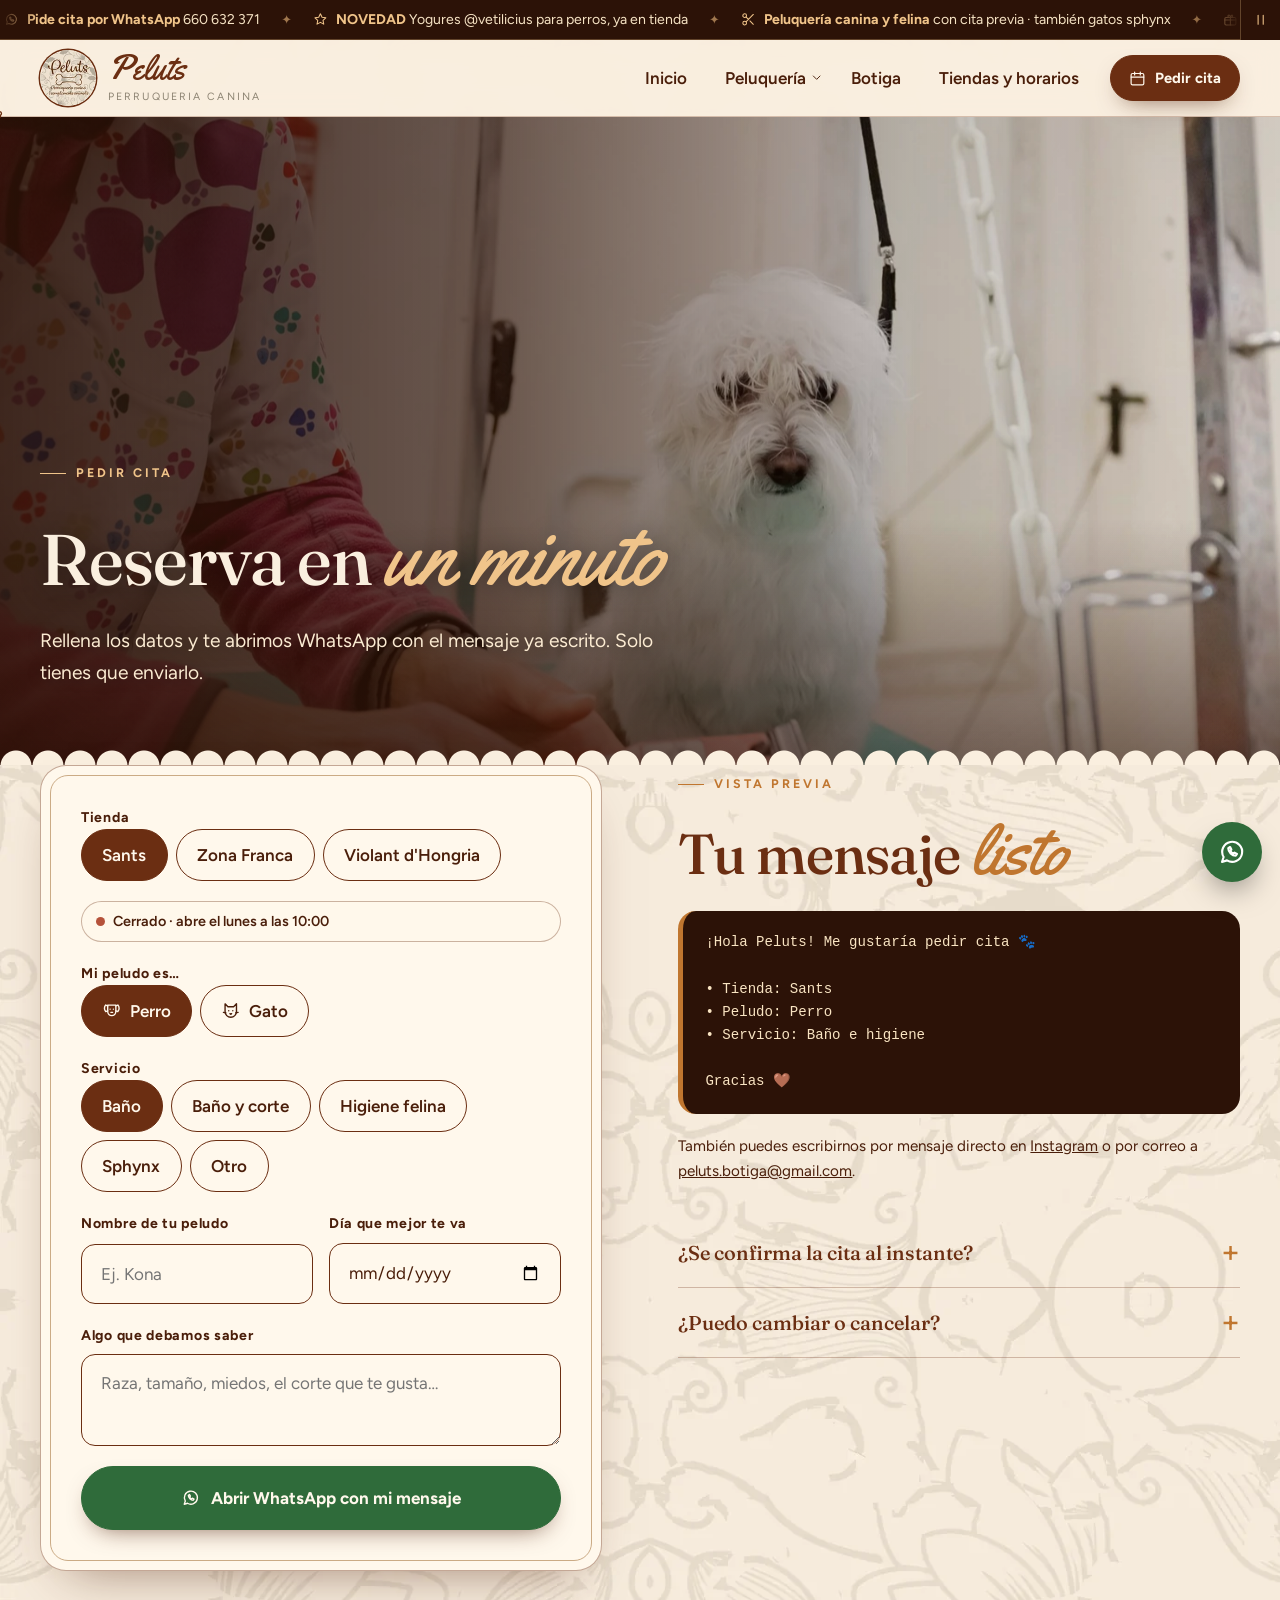
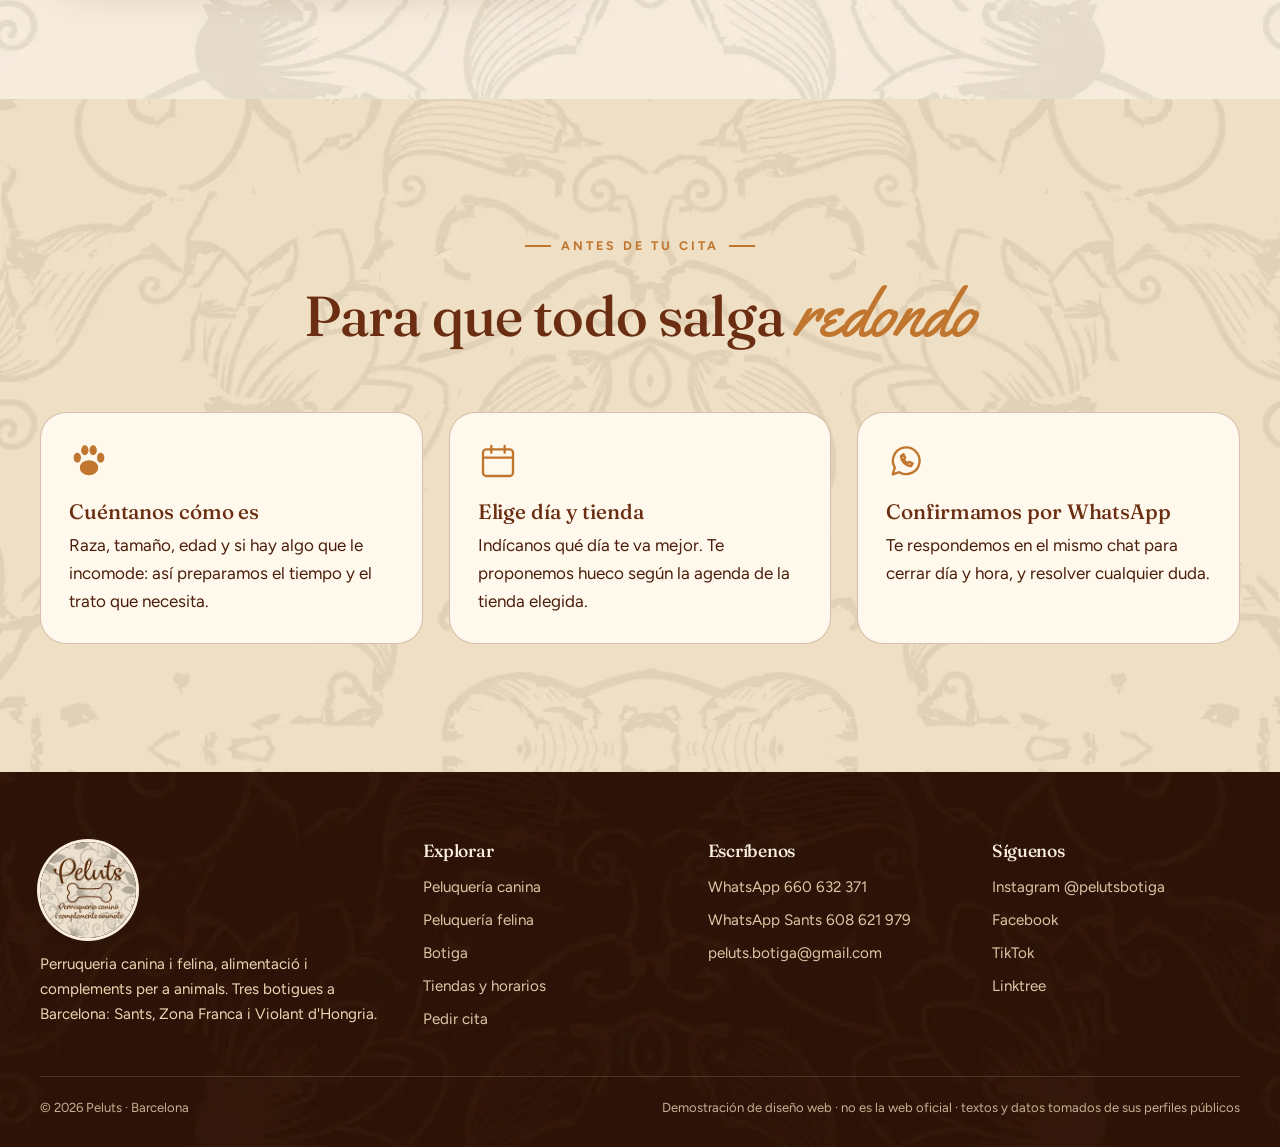
==== commit 10b2e5e7: "Páginas propias de perros y gatos, banner animado, menú con submenú y fondo extraído del logotipo Co" ====
--- a/cita.html
+++ b/cita.html
@@ -43,16 +43,25 @@
 <symbol id="i-fish" viewBox="0 0 24 24"><path d="M3 12c3-5 9-6 13-3l5-3v12l-5-3c-4 3-10 2-13-3z"/><path d="M8 11h.01"/></symbol>
 <symbol id="i-ghost" viewBox="0 0 24 24"><path d="M5 21V10a7 7 0 0 1 14 0v11l-3-2-2 2-2-2-2 2-2-2z"/><path d="M9.500 10h.01M14.500 10h.01"/></symbol>
 <symbol id="i-tree" viewBox="0 0 24 24"><path d="M12 3 6 11h3l-4 6h14l-4-6h3z"/><path d="M12 17v4"/></symbol>
+<symbol id="i-pause" viewBox="0 0 24 24"><path d="M8 5v14M16 5v14"/></symbol>
+<symbol id="i-play" viewBox="0 0 24 24"><path d="M7 4l12 8-12 8z"/></symbol>
+<symbol id="i-chev" viewBox="0 0 24 24"><path d="m6 9 6 6 6-6"/></symbol>
+<symbol id="i-check" viewBox="0 0 24 24"><path d="m5 12 5 5 9-10"/></symbol>
+<symbol id="i-sun" viewBox="0 0 24 24"><circle cx="12" cy="12" r="4"/><path d="M12 3v2M12 19v2M3 12h2M19 12h2M5.600 5.600 7 7M17 17l1.400 1.400M18.400 5.600 17 7M7 17l-1.400 1.400"/></symbol>
+<symbol id="i-comb" viewBox="0 0 24 24"><path d="M4 8h16v4H4zM6 12v6M9 12v6M12 12v6M15 12v6M18 12v6"/></symbol>
+<symbol id="i-shield" viewBox="0 0 24 24"><path d="M12 3 5 6v6c0 4.500 3 7.500 7 9 4-1.500 7-4.500 7-9V6z"/><path d="m9 12 2 2 4-4"/></symbol>
 </defs></svg>
 <a class="skip" href="#contenido">Saltar al contenido</a>
 
+<div class="topbar">
+<div class="ann" role="region" aria-label="Avisos importantes"><div class="ann-viewport"><div class="ann-track"><a class="ann-it" href="cita.html"><svg class="ico " aria-hidden="true"><use href="#i-wa"/></svg><span><b>Pide cita por WhatsApp</b> 660 632 371</span></a><i class="ann-sep" aria-hidden="true">✦</i><a class="ann-it" href="tienda.html"><svg class="ico " aria-hidden="true"><use href="#i-star"/></svg><span><b>NOVEDAD</b> Yogures @vetilicius para perros, ya en tienda</span></a><i class="ann-sep" aria-hidden="true">✦</i><a class="ann-it" href="peluqueria.html"><svg class="ico " aria-hidden="true"><use href="#i-scissors"/></svg><span><b>Peluquería canina y felina</b> con cita previa · también gatos sphynx</span></a><i class="ann-sep" aria-hidden="true">✦</i><a class="ann-it" href="tiendas.html#sants"><svg class="ico " aria-hidden="true"><use href="#i-gift"/></svg><span><b>Tarjeta regalo</b> admitida en la tienda de Sants (Carrer de Sants)</span></a><i class="ann-sep" aria-hidden="true">✦</i><a class="ann-it" href="tiendas.html#sants"><svg class="ico " aria-hidden="true"><use href="#i-clock"/></svg><span><b>Sants</b> <span data-live="sants">consultando horario…</span></span></a><i class="ann-sep" aria-hidden="true">✦</i><a class="ann-it" href="tiendas.html#zonafranca"><svg class="ico " aria-hidden="true"><use href="#i-clock"/></svg><span><b>Zona Franca</b> <span data-live="zf">consultando horario…</span></span></a><i class="ann-sep" aria-hidden="true">✦</i><a class="ann-it" href="https://www.instagram.com/pelutsbotiga/" target="_blank" rel="noopener"><svg class="ico " aria-hidden="true"><use href="#i-ig"/></svg><span><b>Instagram @pelutsbotiga</b> ferias, campañas y novedades</span></a><i class="ann-sep" aria-hidden="true">✦</i><a class="ann-it" href="https://www.instagram.com/pelutsbotiga/" target="_blank" rel="noopener"><svg class="ico " aria-hidden="true"><use href="#i-tree"/></svg><span><b>Horarios de fiestas</b> los avisamos siempre en Instagram</span></a><i class="ann-sep" aria-hidden="true">✦</i><span class="ann-dup" aria-hidden="true"><a class="ann-it" href="cita.html"><svg class="ico " aria-hidden="true"><use href="#i-wa"/></svg><span><b>Pide cita por WhatsApp</b> 660 632 371</span></a><i class="ann-sep" aria-hidden="true">✦</i><a class="ann-it" href="tienda.html"><svg class="ico " aria-hidden="true"><use href="#i-star"/></svg><span><b>NOVEDAD</b> Yogures @vetilicius para perros, ya en tienda</span></a><i class="ann-sep" aria-hidden="true">✦</i><a class="ann-it" href="peluqueria.html"><svg class="ico " aria-hidden="true"><use href="#i-scissors"/></svg><span><b>Peluquería canina y felina</b> con cita previa · también gatos sphynx</span></a><i class="ann-sep" aria-hidden="true">✦</i><a class="ann-it" href="tiendas.html#sants"><svg class="ico " aria-hidden="true"><use href="#i-gift"/></svg><span><b>Tarjeta regalo</b> admitida en la tienda de Sants (Carrer de Sants)</span></a><i class="ann-sep" aria-hidden="true">✦</i><a class="ann-it" href="tiendas.html#sants"><svg class="ico " aria-hidden="true"><use href="#i-clock"/></svg><span><b>Sants</b> <span data-live="sants">consultando horario…</span></span></a><i class="ann-sep" aria-hidden="true">✦</i><a class="ann-it" href="tiendas.html#zonafranca"><svg class="ico " aria-hidden="true"><use href="#i-clock"/></svg><span><b>Zona Franca</b> <span data-live="zf">consultando horario…</span></span></a><i class="ann-sep" aria-hidden="true">✦</i><a class="ann-it" href="https://www.instagram.com/pelutsbotiga/" target="_blank" rel="noopener"><svg class="ico " aria-hidden="true"><use href="#i-ig"/></svg><span><b>Instagram @pelutsbotiga</b> ferias, campañas y novedades</span></a><i class="ann-sep" aria-hidden="true">✦</i><a class="ann-it" href="https://www.instagram.com/pelutsbotiga/" target="_blank" rel="noopener"><svg class="ico " aria-hidden="true"><use href="#i-tree"/></svg><span><b>Horarios de fiestas</b> los avisamos siempre en Instagram</span></a><i class="ann-sep" aria-hidden="true">✦</i></span></div></div><button class="ann-pause" type="button" aria-label="Pausar avisos" aria-pressed="false"><svg class="ico " aria-hidden="true"><use href="#i-pause"/></svg></button></div>
 <header class="site-header">
 <div class="progress" aria-hidden="true"><span></span><i><svg class="ico " aria-hidden="true"><use href="#i-bone"/></svg></i></div>
 <div class="wrap header-in">
  <a class="brand" href="index.html" aria-label="Peluts, inicio"><img src="assets/img/logo-96.webp" width="54" height="54" alt=""><span><b>Peluts</b><small>Perruqueria canina</small></span></a>
  <button class="burger" aria-label="Abrir menú" aria-expanded="false" aria-controls="nav"><svg class="ico " aria-hidden="true"><use href="#i-menu"/></svg></button>
- <nav class="nav" id="nav" aria-label="Principal"><a href="index.html">Inicio</a><a href="peluqueria.html">Peluquería</a><a href="tienda.html">Botiga</a><a href="tiendas.html">Tiendas y horarios</a><a class="btn sm" href="cita.html"><svg class="ico " aria-hidden="true"><use href="#i-cal"/></svg> Pedir cita</a></nav>
-</div></header>
+ <nav class="nav" id="nav" aria-label="Principal"><a href="index.html">Inicio</a><div class="has-sub"><a href="peluqueria.html">Peluquería</a><button class="sub-toggle" type="button" aria-expanded="false" aria-label="Ver Perros y Gatos"><svg class="ico " aria-hidden="true"><use href="#i-chev"/></svg></button><div class="sub"><a href="perros.html"><svg class="ico " aria-hidden="true"><use href="#i-dog"/></svg> Perros</a><a href="gatos.html"><svg class="ico " aria-hidden="true"><use href="#i-cat"/></svg> Gatos</a></div></div><a href="tienda.html">Botiga</a><a href="tiendas.html">Tiendas y horarios</a><a class="btn sm" href="cita.html"><svg class="ico " aria-hidden="true"><use href="#i-cal"/></svg> Pedir cita</a></nav>
+</div></header></div>
 <main id="contenido">
 <section class="hf"><div class="hf-bg"><img src="assets/img/fotos/3367-2400.webp" srcset="assets/img/fotos/3367-480.webp 480w, assets/img/fotos/3367-900.webp 900w, assets/img/fotos/3367-1600.webp 1600w, assets/img/fotos/3367-2400.webp 2000w" sizes="100vw" width="2000" height="1333" alt="Peluquera cortando el pelo a un perro en Peluts" style="object-position:60% 40%" fetchpriority="high" decoding="async"></div><div class="hf-shade"></div>
 <div class="wrap hf-in"><span class="kicker l rv">Pedir cita</span><h1 class="rv d1">Reserva en <em class="s">un minuto</em></h1><p class="lead rv d2">Rellena los datos y te abrimos WhatsApp con el mensaje ya escrito. Solo tienes que enviarlo.</p></div></section>
@@ -104,7 +113,7 @@
 <div class="wrap">
 <div class="foot-grid">
  <div class="foot-brand"><img src="assets/img/logo-200.webp" width="90" height="90" alt="Logotipo de Peluts"><p>Perruqueria canina i felina, alimentació i complements per a animals. Tres botigues a Barcelona: Sants, Zona Franca i Violant d'Hongria.</p></div>
- <div><h4>Explorar</h4><ul><li><a href="peluqueria.html">Peluquería canina y felina</a></li><li><a href="tienda.html">Botiga</a></li><li><a href="tiendas.html">Tiendas y horarios</a></li><li><a href="cita.html">Pedir cita</a></li></ul></div>
+ <div><h4>Explorar</h4><ul><li><a href="perros.html">Peluquería canina</a></li><li><a href="gatos.html">Peluquería felina</a></li><li><a href="tienda.html">Botiga</a></li><li><a href="tiendas.html">Tiendas y horarios</a></li><li><a href="cita.html">Pedir cita</a></li></ul></div>
  <div><h4>Escríbenos</h4><ul><li><a href="https://wa.me/34660632371" target="_blank" rel="noopener">WhatsApp 660 632 371</a></li><li><a href="https://wa.me/34608621979" target="_blank" rel="noopener">WhatsApp Sants 608 621 979</a></li><li><a href="mailto:peluts.botiga@gmail.com">peluts.botiga@gmail.com</a></li></ul></div>
  <div><h4>Síguenos</h4><ul><li><a href="https://www.instagram.com/pelutsbotiga/" target="_blank" rel="noopener">Instagram @pelutsbotiga</a></li><li><a href="https://www.facebook.com/pelutsbotiga" target="_blank" rel="noopener">Facebook</a></li><li><a href="https://www.tiktok.com/@animals.peluts" target="_blank" rel="noopener">TikTok</a></li><li><a href="https://linktr.ee/peluts.botiga" target="_blank" rel="noopener">Linktree</a></li></ul></div>
 </div>
--- a/assets/css/site.css
+++ b/assets/css/site.css
@@ -12,7 +12,7 @@
 }
 *{box-sizing:border-box;margin:0;padding:0}
 html{scroll-behavior:smooth;-webkit-text-size-adjust:100%}
-body{font-family:var(--f-body);color:var(--choco-2);background:var(--crema) url(../img/damasco.svg) 0 0/520px;line-height:1.65;font-size:17px;overflow-x:hidden}
+body{font-family:var(--f-body);color:var(--choco-2);background:var(--crema) url(../img/flor-crema.webp) 0 0/1300px;line-height:1.65;font-size:17px;overflow-x:hidden}
 img{max-width:100%;height:auto;display:block}
 a{color:inherit}
 .wrap{width:min(1200px,100% - 48px);margin-inline:auto}
@@ -44,7 +44,7 @@
 .btn.ghost.light{background:transparent;color:var(--crema);border-color:var(--crema)}.btn.ghost.light:hover{background:var(--crema);color:var(--choco)}
 
 /* ---------- intro ---------- */
-.intro{position:fixed;inset:0;z-index:500;background:var(--crema) url(../img/damasco.svg) 0 0/520px;display:grid;place-items:center;transition:transform 1s cubic-bezier(.7,0,.2,1),opacity .4s .7s;cursor:pointer}
+.intro{position:fixed;inset:0;z-index:500;background:var(--crema) url(../img/flor-crema.webp) 0 0/1300px;display:grid;place-items:center;transition:transform 1s cubic-bezier(.7,0,.2,1),opacity .4s .7s;cursor:pointer}
 .intro.out{transform:translateY(-101%);opacity:0;pointer-events:none}
 .intro-core{text-align:center;padding:20px}
 .intro-seal{position:relative;width:min(62vw,300px);aspect-ratio:1;margin:0 auto;animation:pop 1.1s cubic-bezier(.2,1.3,.4,1) both}
@@ -84,8 +84,8 @@
 .sec-head{max-width:760px;margin-bottom:clamp(36px,5vw,64px)}
 .sec-head h2{margin:.4em 0 .45em}
 .sec-head.center{margin-inline:auto}
-.bg-papel{background:var(--papel) url(../img/damasco.svg) 0 0/520px}
-.bg-choco{background:var(--choco-2) url(../img/damasco-claro.svg) 0 0/520px;color:var(--crema-2)}
+.bg-papel{background:var(--papel) url(../img/flor-papel.webp) 0 0/1300px}
+.bg-choco{background:var(--choco-2) url(../img/flor-choco.webp) 0 0/1300px;color:var(--crema-2)}
 .bg-choco h2,.bg-choco h3{color:var(--crema)}
 .bg-choco .kicker{color:#F0C48A}
 .bg-choco em.s{color:#F0C48A}
@@ -159,7 +159,7 @@
 .svc .pic{aspect-ratio:4/3.1;overflow:hidden;background:var(--papel-2);position:relative}
 .svc .pic img{width:100%;height:100%;object-fit:cover;transition:transform 1.2s}
 .svc:hover .pic img{transform:scale(1.07)}
-.svc .pic.ornate{background:var(--choco-2) url(../img/damasco-claro.svg) center/380px;display:grid;place-items:center;color:#F0C48A}
+.svc .pic.ornate{background:var(--choco-2) url(../img/flor-choco.webp) center/620px;display:grid;place-items:center;color:#F0C48A}
 .svc .pic.ornate .ico{width:96px;height:96px;stroke-width:1.2}
 .svc .body{padding:26px 26px 28px;display:flex;flex-direction:column;flex:1}
 .svc h3{margin-bottom:.4em}
@@ -219,7 +219,7 @@
 .tag-card:hover{transform:translateY(-6px);box-shadow:var(--sombra)}
 .tag-card .pic{aspect-ratio:16/10;background:var(--papel-2);position:relative;overflow:hidden}
 .tag-card .pic img{width:100%;height:100%;object-fit:cover}
-.tag-card .pic.ornate{background:var(--choco-2) url(../img/damasco-claro.svg) center/380px;display:grid;place-items:center}
+.tag-card .pic.ornate{background:var(--choco-2) url(../img/flor-choco.webp) center/620px;display:grid;place-items:center}
 .tag-card .pic.ornate img{width:96px;height:96px;border-radius:50%;box-shadow:0 0 0 3px var(--crema)}
 .tag-card .in{padding:24px 26px 26px;display:flex;flex-direction:column;flex:1}
 .tag-card h3{font-size:1.8rem}
@@ -314,7 +314,7 @@
 .cta-btns{display:flex;gap:14px;justify-content:center;flex-wrap:wrap}
 
 /* ---------- footer ---------- */
-footer{background:var(--noche) url(../img/damasco-claro.svg) 0 0/520px;color:#EBD6B4;padding-block:70px 28px;position:relative}
+footer{background:var(--noche) url(../img/flor-noche.webp) 0 0/1300px;color:#EBD6B4;padding-block:70px 28px;position:relative}
 .foot-grid{display:grid;grid-template-columns:1.4fr 1fr 1fr 1fr;gap:36px}
 footer h4{color:var(--crema);font-size:1.1rem;margin-bottom:14px;font-family:var(--f-head);font-weight:500}
 footer a{text-decoration:none;opacity:.92}footer a:hover{text-decoration:underline;color:#F0C48A}
@@ -403,3 +403,92 @@
 html{scroll-padding-top:84px}
 @media(max-width:600px){.fab{width:54px;height:54px;right:14px;bottom:14px}.fab .ico{width:27px;height:27px}.hf .hero-meta{padding-right:70px}}
 @media(max-width:940px){.nav a:not(.btn){border-radius:0}.nav a:not(.btn)::after{left:.4em;right:auto;width:36px;bottom:.45em}}
+
+/* ================= BANNER ANIMADO + CABECERA ================= */
+.topbar{position:sticky;top:0;z-index:200}
+.site-header{position:relative;top:auto}
+.ann{display:flex;align-items:center;background:var(--noche);color:#F6E3C4;height:40px;font-size:.88rem;position:relative;border-bottom:1px solid rgba(240,196,138,.28)}
+.ann-viewport{flex:1;overflow:hidden;-webkit-mask-image:linear-gradient(90deg,transparent,#000 3%,#000 96%,transparent);mask-image:linear-gradient(90deg,transparent,#000 3%,#000 96%,transparent)}
+.ann-track{display:flex;width:max-content;align-items:center;height:40px;animation:annmove 80s linear infinite}
+.ann-dup{display:flex;align-items:center}
+@keyframes annmove{to{transform:translateX(-50%)}}
+.ann-it{display:inline-flex;gap:.6em;align-items:center;padding:0 .3em;white-space:nowrap;text-decoration:none;color:inherit;transition:color .2s}
+.ann-it:hover{color:#fff;text-decoration:underline}
+.ann-it b{color:#F0C48A;font-weight:700}
+.ann-it .ico{color:#F0C48A;width:1.05em;height:1.05em}
+.ann-sep{color:var(--oro);padding:0 1.3em;font-style:normal;opacity:.85;font-size:.8rem}
+.ann:hover .ann-track,.ann.paused .ann-track,.ann:focus-within .ann-track{animation-play-state:paused}
+.ann-pause{flex:none;width:40px;height:40px;background:var(--noche);border:0;border-left:1px solid rgba(240,196,138,.28);color:#F0C48A;cursor:pointer;display:grid;place-items:center}
+.ann-pause:hover{background:var(--choco-2)}
+@media(prefers-reduced-motion:reduce){.ann-viewport{overflow-x:auto}.ann-track{animation:none!important}}
+html{scroll-padding-top:130px}
+
+/* submenú */
+.has-sub{position:relative;display:flex;align-items:center}
+.has-sub>a{padding-right:.2em!important}
+.sub-toggle{background:none;border:0;color:inherit;cursor:pointer;padding:.5em .5em .5em .1em;display:grid;place-items:center;border-radius:50%}
+.sub-toggle .ico{width:1em;height:1em;transition:transform .3s}
+.has-sub.open .sub-toggle .ico,.has-sub:hover .sub-toggle .ico{transform:rotate(180deg)}
+.sub{position:absolute;top:calc(100% + 6px);left:-8px;min-width:210px;background:var(--crema-2);border:1px solid rgba(107,46,18,.3);border-radius:18px;box-shadow:var(--sombra);padding:8px;opacity:0;visibility:hidden;transform:translateY(8px);transition:opacity .25s,transform .25s,visibility .25s;z-index:5}
+.has-sub:hover .sub,.has-sub:focus-within .sub,.has-sub.open .sub{opacity:1;visibility:visible;transform:none}
+.sub a{display:flex!important;gap:.65em;align-items:center;padding:.75em 1em!important;border-radius:12px!important}
+.sub a::after{display:none!important}
+.sub a:hover,.sub a[aria-current]{background:var(--papel-2)}
+@media(max-width:940px){
+  .nav{position:absolute;inset:100% 0 auto 0;transform:none;opacity:0;visibility:hidden;transition:opacity .3s,visibility .3s;z-index:auto;max-height:calc(100vh - 130px);overflow:auto;box-shadow:0 30px 40px -30px rgba(0,0,0,.5)}
+  .nav.open{opacity:1;visibility:visible}
+  .has-sub{display:block}
+  .sub-toggle{display:none}
+  .sub{position:static;opacity:1;visibility:visible;transform:none;box-shadow:none;border:0;background:none;padding:0 0 0 1.2em;min-width:0}
+  .sub a{font-size:1.02rem!important;padding:.6em .4em!important;border-bottom:0!important}
+}
+
+/* ================= COMPONENTES NUEVOS ================= */
+.cols4{display:grid;grid-template-columns:repeat(4,1fr);gap:22px}
+.cols4 .box{background:var(--crema-2);border:1px solid rgba(107,46,18,.28);border-radius:var(--r);padding:26px 24px;transition:transform .35s,box-shadow .35s}
+.cols4 .box:hover{transform:translateY(-6px);box-shadow:var(--sombra)}
+.cols4 .box .ico{width:42px;height:42px;color:var(--caramelo);margin-bottom:12px;stroke-width:1.4}
+.cols4 h3{font-size:1.2rem;margin-bottom:.35em}
+.cols4 p{font-size:.95rem}
+@media(max-width:1000px){.cols4{grid-template-columns:repeat(2,1fr)}}@media(max-width:560px){.cols4{grid-template-columns:1fr}}
+
+/* tarjetas grandes perro/gato */
+.pets{display:grid;grid-template-columns:1fr 1fr;gap:28px}
+.pet{position:relative;isolation:isolate;border-radius:var(--r);overflow:hidden;min-height:520px;display:flex;align-items:flex-end;color:var(--crema-2);text-decoration:none;box-shadow:var(--sombra);background:var(--choco-2)}
+.pet .bg{position:absolute;inset:0;z-index:-2}
+.pet .bg img{width:100%;height:100%;object-fit:cover;transition:transform 1.4s cubic-bezier(.2,.8,.2,1)}
+.pet:hover .bg img{transform:scale(1.06)}
+.pet::before{content:"";position:absolute;inset:0;z-index:-1;background:linear-gradient(0deg,rgba(44,18,7,.92) 0%,rgba(44,18,7,.55) 45%,rgba(44,18,7,.05) 80%)}
+.pet .in{padding:34px 34px 36px}
+.pet h2{color:var(--crema);font-size:clamp(2rem,3.4vw,2.8rem);margin:.15em 0 .3em}
+.pet p{color:#F6E3C4;max-width:44ch}
+.pet .go{display:inline-flex;gap:.6em;align-items:center;margin-top:18px;font-weight:700;border-bottom:1.5px solid #F0C48A;padding-bottom:3px}
+.pet .tagline{font-family:var(--f-script);font-size:2rem;color:#F0C48A;line-height:1}
+@media(max-width:860px){.pets{grid-template-columns:1fr}.pet{min-height:440px}}
+
+/* cinta de fotos en movimiento */
+.film{overflow:hidden;padding-block:6px}
+.film-track{display:flex;gap:18px;width:max-content;animation:annmove 60s linear infinite}
+.film:hover .film-track{animation-play-state:paused}
+.film figure{width:clamp(220px,24vw,320px);aspect-ratio:3/4;border-radius:999px 999px var(--r) var(--r);overflow:hidden;flex:none;box-shadow:var(--sombra);background:var(--papel-2)}
+.film figure:nth-child(even){margin-top:34px;border-radius:var(--r) var(--r) 999px 999px}
+.film img{width:100%;height:100%;object-fit:cover}
+@media(prefers-reduced-motion:reduce){.film{overflow-x:auto}.film-track{animation:none!important}}
+
+/* enlaces a Instagram */
+.igcard{display:flex;gap:16px;align-items:flex-start;background:var(--crema-2);border:1px solid rgba(107,46,18,.3);border-radius:var(--r);padding:22px 24px;text-decoration:none;transition:transform .3s,box-shadow .3s}
+.igcard:hover{transform:translateY(-5px);box-shadow:var(--sombra)}
+.igcard .ico{width:34px;height:34px;color:var(--caramelo);stroke-width:1.5}
+.igcard b{font-family:var(--f-head);font-size:1.15rem;color:var(--choco);display:block;margin-bottom:.2em}
+.igcard small{color:var(--taupe-2)}
+
+/* marca de agua del logo */
+.mark{position:absolute;pointer-events:none;opacity:.10;width:min(760px,90vw);aspect-ratio:1;z-index:0}
+.mark img{width:100%;height:100%;border-radius:50%;object-fit:cover}
+.cta .mark{right:-160px;top:-180px;opacity:.12;mix-blend-mode:screen}
+.bg-choco>.wrap{position:relative;z-index:1}
+.checkgrid{display:grid;grid-template-columns:1fr 1fr;gap:12px 28px;list-style:none;margin:20px 0}
+.checkgrid li{display:flex;gap:10px}
+.checkgrid .ico{color:var(--caramelo);margin-top:.3em}
+@media(max-width:600px){.checkgrid{grid-template-columns:1fr}}
+.hf-bg .over{position:absolute;inset:0;width:100%;height:100%;object-fit:cover}
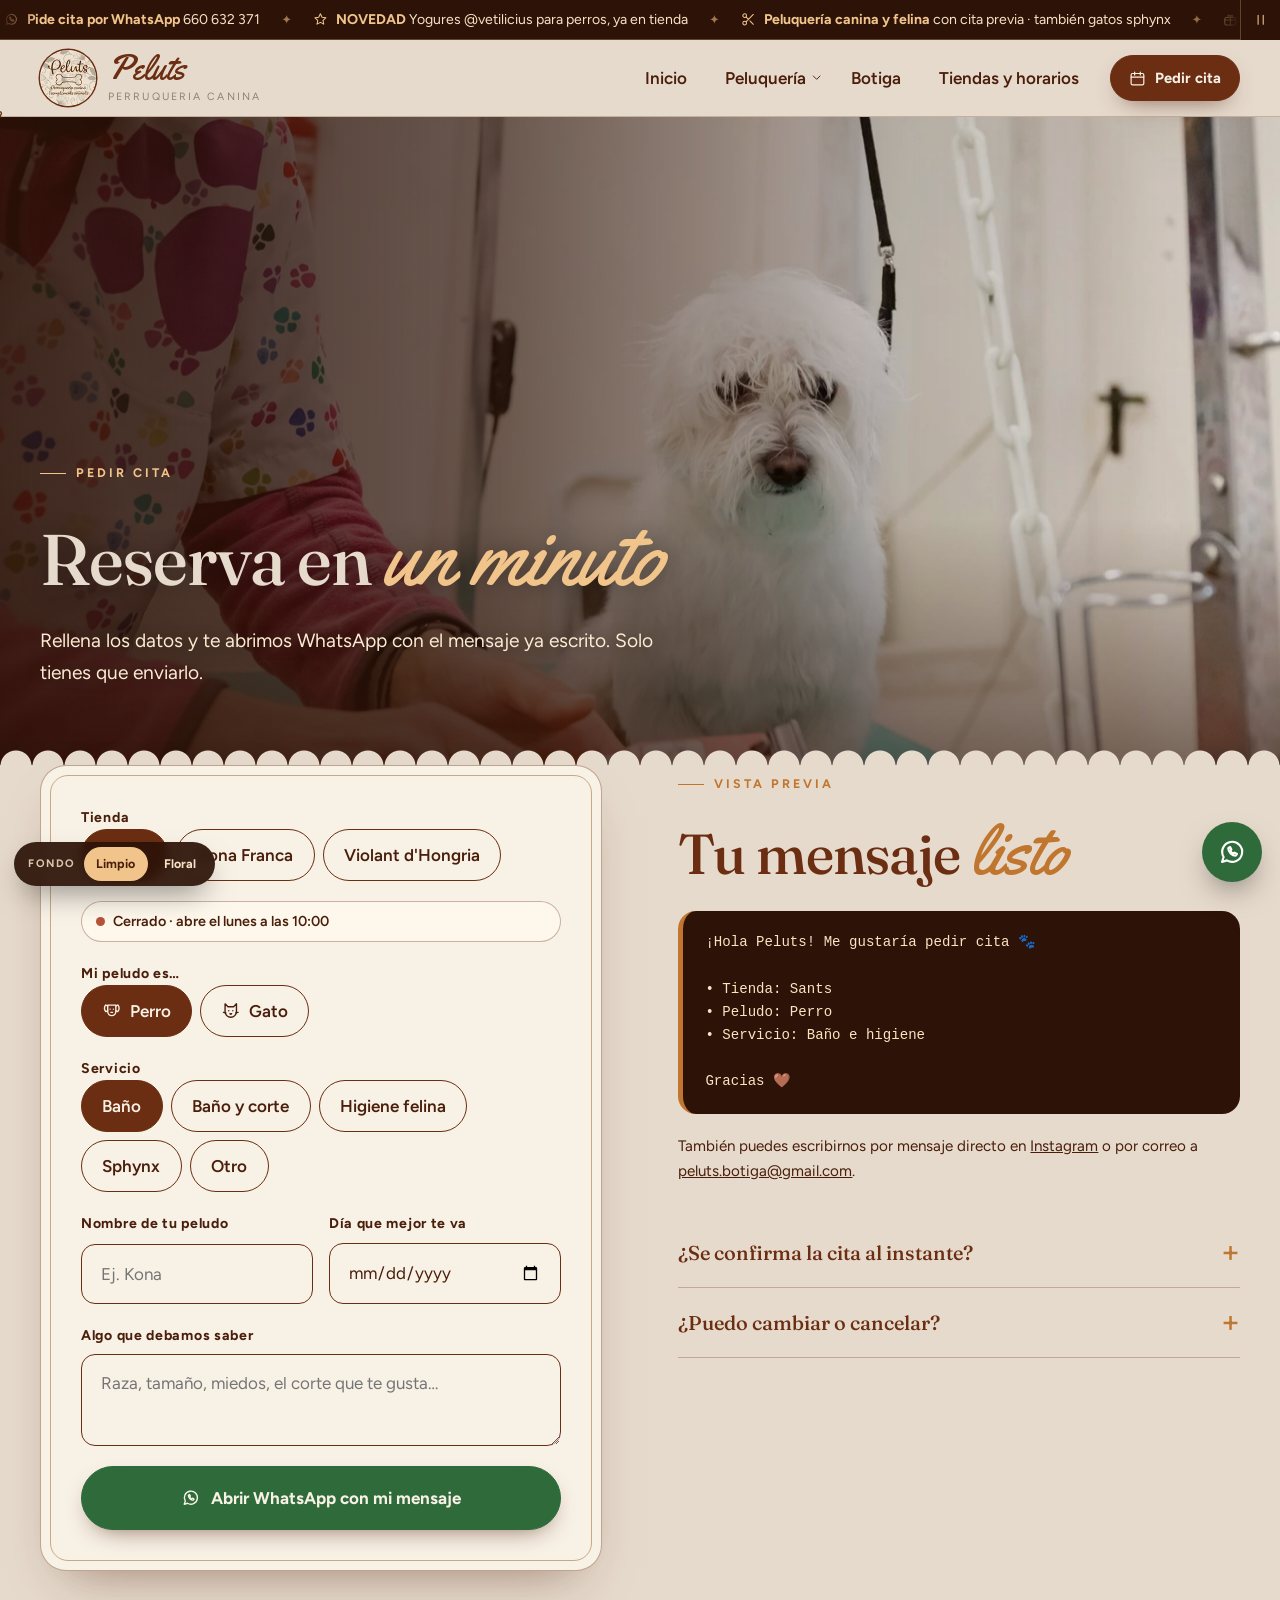
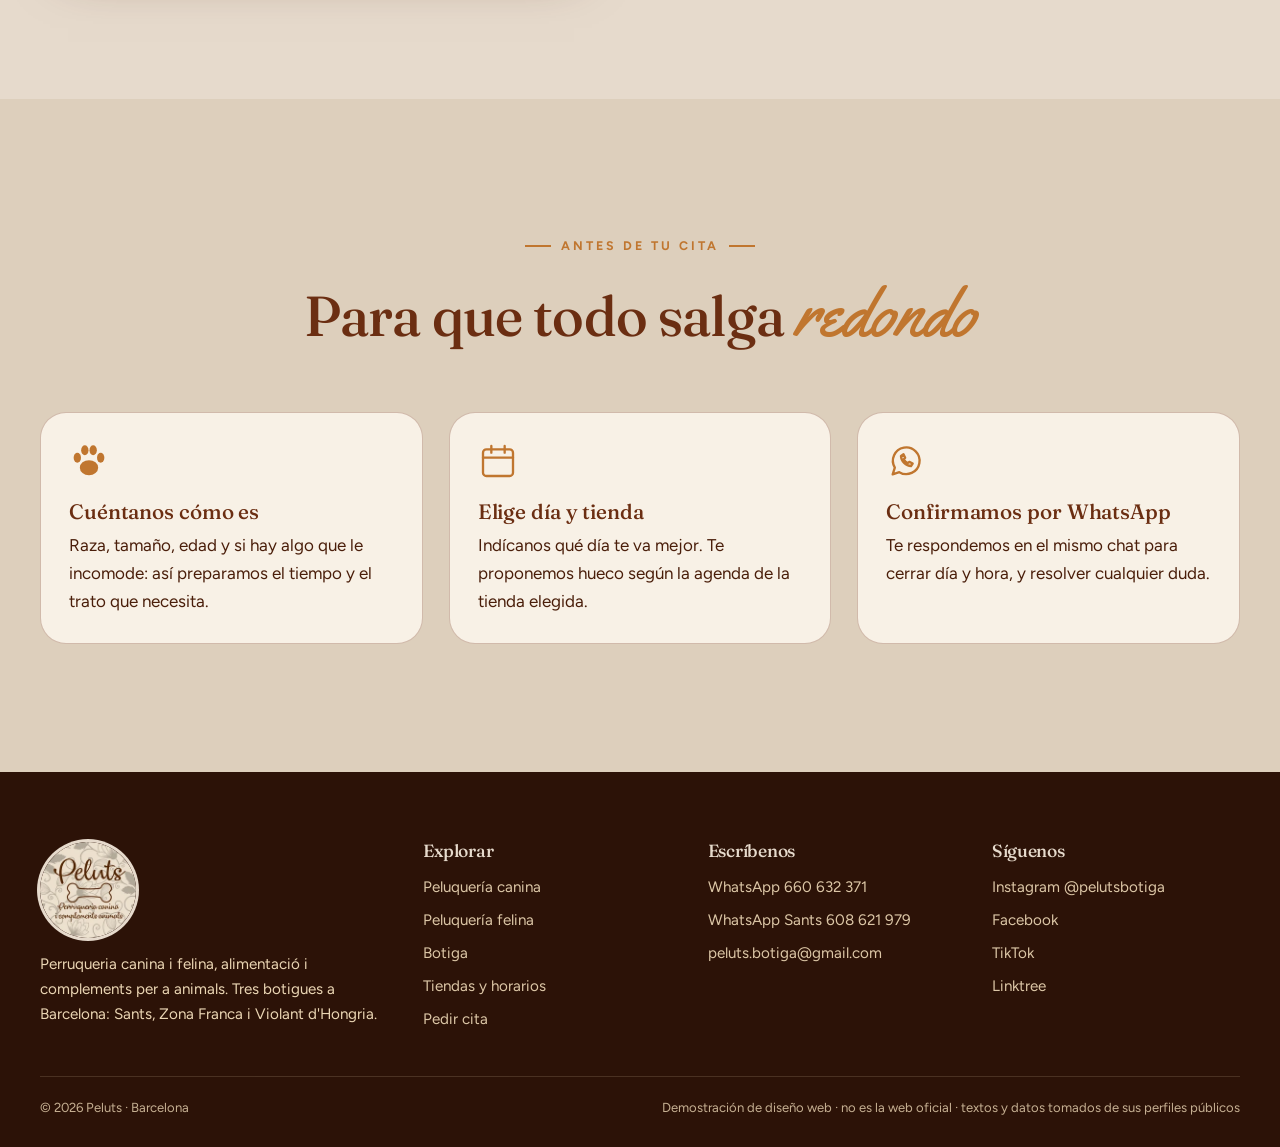
==== commit 04a16098: "Imágenes de gatos y tienda, dos modos de fondo (limpio/floral) con interruptor y crema del logo Co-A" ====
--- a/cita.html
+++ b/cita.html
@@ -13,7 +13,7 @@
 <link rel="preconnect" href="https://fonts.googleapis.com"><link rel="preconnect" href="https://fonts.gstatic.com" crossorigin>
 <link href="https://fonts.googleapis.com/css2?family=Figtree:wght@400;500;600;700;800&family=Fraunces:ital,opsz,wght@0,9..144,500;0,9..144,600;0,9..144,700;1,9..144,500&family=Yellowtail&display=swap" rel="stylesheet">
 <link rel="stylesheet" href="assets/css/site.css">
-<script>document.documentElement.classList.add('js')</script>
+<script>(function(d){d.classList.add('js');var f='limpio';try{var q=new URLSearchParams(location.search).get('fondo');f=q||localStorage.getItem('pl-fondo')||'limpio';if(q)localStorage.setItem('pl-fondo',q)}catch(e){}d.setAttribute('data-fondo',f==='floral'?'floral':'limpio');var a=new Image();a.onload=function(){d.classList.add('has-patron');var b=new Image();b.onload=function(){d.classList.add('has-osc')};b.src='assets/img/patron-floral-oscuro.webp'};a.src='assets/img/patron-floral.webp'})(document.documentElement)</script>
 <script type="application/ld+json">{"@context":"https://schema.org","@type":"PetStore","name":"Peluts","description":"Perruqueria canina i felina, alimentació i complements per a animals","url":"https://www.instagram.com/pelutsbotiga/","sameAs":["https://www.instagram.com/pelutsbotiga/","https://www.facebook.com/pelutsbotiga","https://www.tiktok.com/@animals.peluts"],"email":"peluts.botiga@gmail.com","address":[{"@type":"PostalAddress","streetAddress":"Carrer de Sants, 164","postalCode":"08028","addressLocality":"Barcelona","addressCountry":"ES"},{"@type":"PostalAddress","streetAddress":"Alts Forns, 69, local 16","addressLocality":"Barcelona","addressCountry":"ES"}]}</script>
 </head>
 <body>
@@ -120,6 +120,7 @@
 <div class="legal"><span>© <span id="year">2026</span> Peluts · Barcelona</span><span>Demostración de diseño web · no es la web oficial · textos y datos tomados de sus perfiles públicos</span></div>
 </div></footer>
 <a class="fab" href="https://wa.me/34660632371?text=%C2%A1Hola%20Peluts!" target="_blank" rel="noopener" aria-label="Escribir por WhatsApp"><svg class="ico " aria-hidden="true"><use href="#i-wa"/></svg></a>
+<div class="fondo-sw" role="group" aria-label="Elegir fondo (demostración)"><span>Fondo</span><button type="button" data-f="limpio" aria-pressed="true">Limpio</button><button type="button" data-f="floral" aria-pressed="false">Floral</button></div>
 <script src="assets/js/site.js" defer></script>
 </body>
 </html>
--- a/assets/css/site.css
+++ b/assets/css/site.css
@@ -1,7 +1,7 @@
 /* PELUTS · perruqueria canina i complements animals
    Paleta y ornamento sacados del logotipo: crema, chocolate, taupe, loto + hojas dentadas + espirales */
-:root{
-  --crema:#FAEFDF;--crema-2:#FFF8EC;--papel:#F4E5CB;--papel-2:#EBD6B4;
+:root{--img-crema:none;--img-papel:none;--img-choco:none;--img-noche:none;--tile:1300px;
+  --crema:#E6DACC;--crema-2:#F8F1E6;--papel:#DDCFBC;--papel-2:#D3C2AB;
   --choco:#6B2E12;--choco-2:#4A1E0A;--noche:#2C1207;
   --taupe:#B3AB9B;--taupe-2:#8C8372;--oro:#B58A5B;--caramelo:#C0762F;
   --r:26px;--line:1.5px solid var(--choco);
@@ -12,7 +12,7 @@
 }
 *{box-sizing:border-box;margin:0;padding:0}
 html{scroll-behavior:smooth;-webkit-text-size-adjust:100%}
-body{font-family:var(--f-body);color:var(--choco-2);background:var(--crema) url(../img/flor-crema.webp) 0 0/1300px;line-height:1.65;font-size:17px;overflow-x:hidden}
+body{font-family:var(--f-body);color:var(--choco-2);background:var(--crema) var(--img-crema) 0 0/var(--tile);line-height:1.65;font-size:17px;overflow-x:hidden}
 img{max-width:100%;height:auto;display:block}
 a{color:inherit}
 .wrap{width:min(1200px,100% - 48px);margin-inline:auto}
@@ -44,7 +44,7 @@
 .btn.ghost.light{background:transparent;color:var(--crema);border-color:var(--crema)}.btn.ghost.light:hover{background:var(--crema);color:var(--choco)}
 
 /* ---------- intro ---------- */
-.intro{position:fixed;inset:0;z-index:500;background:var(--crema) url(../img/flor-crema.webp) 0 0/1300px;display:grid;place-items:center;transition:transform 1s cubic-bezier(.7,0,.2,1),opacity .4s .7s;cursor:pointer}
+.intro{position:fixed;inset:0;z-index:500;background:var(--crema) var(--img-crema) 0 0/var(--tile);display:grid;place-items:center;transition:transform 1s cubic-bezier(.7,0,.2,1),opacity .4s .7s;cursor:pointer}
 .intro.out{transform:translateY(-101%);opacity:0;pointer-events:none}
 .intro-core{text-align:center;padding:20px}
 .intro-seal{position:relative;width:min(62vw,300px);aspect-ratio:1;margin:0 auto;animation:pop 1.1s cubic-bezier(.2,1.3,.4,1) both}
@@ -56,7 +56,7 @@
 html:not(.js) .intro{display:none}
 
 /* ---------- cabecera ---------- */
-.site-header{position:sticky;top:0;z-index:200;background:rgba(250,239,223,.9);backdrop-filter:blur(14px);border-bottom:1px solid rgba(107,46,18,.25)}
+.site-header{position:sticky;top:0;z-index:200;background:rgba(230,218,204,.9);backdrop-filter:blur(14px);border-bottom:1px solid rgba(107,46,18,.25)}
 .header-in{display:flex;align-items:center;justify-content:space-between;gap:18px;padding-block:10px}
 .brand{display:flex;align-items:center;gap:12px;text-decoration:none}
 .brand img{width:56px;height:56px;border-radius:50%;object-fit:cover;box-shadow:0 0 0 1.5px var(--choco)}
@@ -84,8 +84,8 @@
 .sec-head{max-width:760px;margin-bottom:clamp(36px,5vw,64px)}
 .sec-head h2{margin:.4em 0 .45em}
 .sec-head.center{margin-inline:auto}
-.bg-papel{background:var(--papel) url(../img/flor-papel.webp) 0 0/1300px}
-.bg-choco{background:var(--choco-2) url(../img/flor-choco.webp) 0 0/1300px;color:var(--crema-2)}
+.bg-papel{background:var(--papel) var(--img-papel) 0 0/var(--tile)}
+.bg-choco{background:var(--choco-2) var(--img-choco) 0 0/var(--tile);color:var(--crema-2)}
 .bg-choco h2,.bg-choco h3{color:var(--crema)}
 .bg-choco .kicker{color:#F0C48A}
 .bg-choco em.s{color:#F0C48A}
@@ -103,7 +103,7 @@
 .ph{background:var(--papel-2);overflow:hidden;border-radius:var(--r);position:relative}
 .ph img{width:100%;height:100%;object-fit:cover;transition:transform 1.2s cubic-bezier(.2,.8,.2,1)}
 .ph:hover img{transform:scale(1.06)}
-.ph figcaption{position:absolute;left:14px;bottom:12px;background:rgba(250,239,223,.92);padding:.35em .9em;border-radius:999px;font-size:.8rem;font-weight:700;color:var(--choco)}
+.ph figcaption{position:absolute;left:14px;bottom:12px;background:rgba(230,218,204,.92);padding:.35em .9em;border-radius:999px;font-size:.8rem;font-weight:700;color:var(--choco)}
 
 /* ---------- HERO ---------- */
 .hero{padding-block:clamp(40px,6vw,84px) clamp(80px,10vw,130px);overflow:hidden}
@@ -159,7 +159,7 @@
 .svc .pic{aspect-ratio:4/3.1;overflow:hidden;background:var(--papel-2);position:relative}
 .svc .pic img{width:100%;height:100%;object-fit:cover;transition:transform 1.2s}
 .svc:hover .pic img{transform:scale(1.07)}
-.svc .pic.ornate{background:var(--choco-2) url(../img/flor-choco.webp) center/620px;display:grid;place-items:center;color:#F0C48A}
+.svc .pic.ornate{background:var(--choco-2) var(--img-choco) center/620px;display:grid;place-items:center;color:#F0C48A}
 .svc .pic.ornate .ico{width:96px;height:96px;stroke-width:1.2}
 .svc .body{padding:26px 26px 28px;display:flex;flex-direction:column;flex:1}
 .svc h3{margin-bottom:.4em}
@@ -219,7 +219,7 @@
 .tag-card:hover{transform:translateY(-6px);box-shadow:var(--sombra)}
 .tag-card .pic{aspect-ratio:16/10;background:var(--papel-2);position:relative;overflow:hidden}
 .tag-card .pic img{width:100%;height:100%;object-fit:cover}
-.tag-card .pic.ornate{background:var(--choco-2) url(../img/flor-choco.webp) center/620px;display:grid;place-items:center}
+.tag-card .pic.ornate{background:var(--choco-2) var(--img-choco) center/620px;display:grid;place-items:center}
 .tag-card .pic.ornate img{width:96px;height:96px;border-radius:50%;box-shadow:0 0 0 3px var(--crema)}
 .tag-card .in{padding:24px 26px 26px;display:flex;flex-direction:column;flex:1}
 .tag-card h3{font-size:1.8rem}
@@ -314,7 +314,7 @@
 .cta-btns{display:flex;gap:14px;justify-content:center;flex-wrap:wrap}
 
 /* ---------- footer ---------- */
-footer{background:var(--noche) url(../img/flor-noche.webp) 0 0/1300px;color:#EBD6B4;padding-block:70px 28px;position:relative}
+footer{background:var(--noche) var(--img-noche) 0 0/var(--tile);color:#EBD6B4;padding-block:70px 28px;position:relative}
 .foot-grid{display:grid;grid-template-columns:1.4fr 1fr 1fr 1fr;gap:36px}
 footer h4{color:var(--crema);font-size:1.1rem;margin-bottom:14px;font-family:var(--f-head);font-weight:500}
 footer a{text-decoration:none;opacity:.92}footer a:hover{text-decoration:underline;color:#F0C48A}
@@ -364,7 +364,7 @@
 .hf .kicker{color:#F0C48A}
 .hf .lead{color:#FBEBD2;text-shadow:0 1px 14px rgba(0,0,0,.4)}
 .hf .hero-cta{display:flex;flex-wrap:wrap;gap:14px;margin:30px 0 26px}
-.hf .chip{background:rgba(250,239,223,.94);color:var(--choco-2)}
+.hf .chip{background:rgba(230,218,204,.94);color:var(--choco-2)}
 .hf .hero-meta{display:flex;flex-wrap:wrap;gap:10px}
 .hf .seal-wrap{position:absolute;right:max(24px,calc((100% - 1200px)/2));bottom:46px;width:min(190px,22vw);aspect-ratio:1}
 .hf .seal{width:100%;height:100%;border-radius:50%;object-fit:cover;box-shadow:0 18px 40px -16px rgba(0,0,0,.7),0 0 0 4px var(--crema),0 0 0 5.5px var(--choco);animation:float 7s ease-in-out infinite}
@@ -399,7 +399,7 @@
 @keyframes kb2{from{transform:scale(1.02)}to{transform:scale(1.08)}}
 .js .hf .rv{opacity:1;transform:none;transition:none;animation:fadeup 1s .2s both}
 .js .hf .rv.d1{animation-delay:.35s}.js .hf .rv.d2{animation-delay:.5s}.js .hf .rv.d3{animation-delay:.65s}
-@media(max-width:940px){.site-header{backdrop-filter:none;-webkit-backdrop-filter:none;background:rgba(250,239,223,.98)}}
+@media(max-width:940px){.site-header{backdrop-filter:none;-webkit-backdrop-filter:none;background:rgba(230,218,204,.98)}}
 html{scroll-padding-top:84px}
 @media(max-width:600px){.fab{width:54px;height:54px;right:14px;bottom:14px}.fab .ico{width:27px;height:27px}.hf .hero-meta{padding-right:70px}}
 @media(max-width:940px){.nav a:not(.btn){border-radius:0}.nav a:not(.btn)::after{left:.4em;right:auto;width:36px;bottom:.45em}}
@@ -492,3 +492,18 @@
 .checkgrid .ico{color:var(--caramelo);margin-top:.3em}
 @media(max-width:600px){.checkgrid{grid-template-columns:1fr}}
 .hf-bg .over{position:absolute;inset:0;width:100%;height:100%;object-fit:cover}
+@media(max-width:820px){.trust-it{flex-direction:column;align-items:flex-start;gap:2px;padding:4px 12px}.trust-it b{font-size:2rem}.trust-it span{font-size:.86rem}}
+
+/* ================= MODOS DE FONDO (demo: limpio / floral) ================= */
+html[data-fondo="floral"]{--img-crema:url(../img/flor-crema.webp);--img-papel:url(../img/flor-papel.webp);--img-choco:url(../img/flor-choco.webp);--img-noche:url(../img/flor-noche.webp)}
+html[data-fondo="floral"].has-patron{--img-crema:url(../img/patron-floral.webp);--img-papel:url(../img/patron-floral.webp);--tile:900px}
+html[data-fondo="floral"].has-patron.has-osc{--img-choco:url(../img/patron-floral-oscuro.webp);--img-noche:url(../img/patron-floral-oscuro.webp)}
+/* en modo limpio, las secciones "papel" se diferencian solo por el tono */
+html:not([data-fondo="floral"]) .bg-papel{background-image:none}
+.fondo-sw{position:fixed;left:14px;bottom:14px;z-index:160;display:flex;align-items:center;gap:4px;background:rgba(44,18,7,.92);color:#F6E3C4;border-radius:999px;padding:5px 6px 5px 14px;font-size:.78rem;font-weight:700;letter-spacing:.06em;box-shadow:0 14px 30px -10px rgba(0,0,0,.5);backdrop-filter:blur(6px)}
+.fondo-sw span{margin-right:4px;text-transform:uppercase;letter-spacing:.14em;font-size:.68rem;opacity:.85}
+.fondo-sw button{border:0;background:transparent;color:inherit;font:inherit;padding:.55em 1em;border-radius:999px;cursor:pointer;transition:background .25s,color .25s}
+.fondo-sw button[aria-pressed=true]{background:#F0C48A;color:var(--choco-2)}
+.fondo-sw button:not([aria-pressed=true]):hover{background:rgba(240,196,138,.2)}
+@media(max-width:600px){.fondo-sw{left:10px;bottom:10px;padding-left:10px}.fondo-sw span{display:none}}
+.ilus{position:absolute;right:10px;bottom:10px;z-index:3;background:rgba(44,18,7,.7);color:#F6E3C4;font-size:.68rem;letter-spacing:.08em;padding:.3em .8em;border-radius:999px;pointer-events:none}
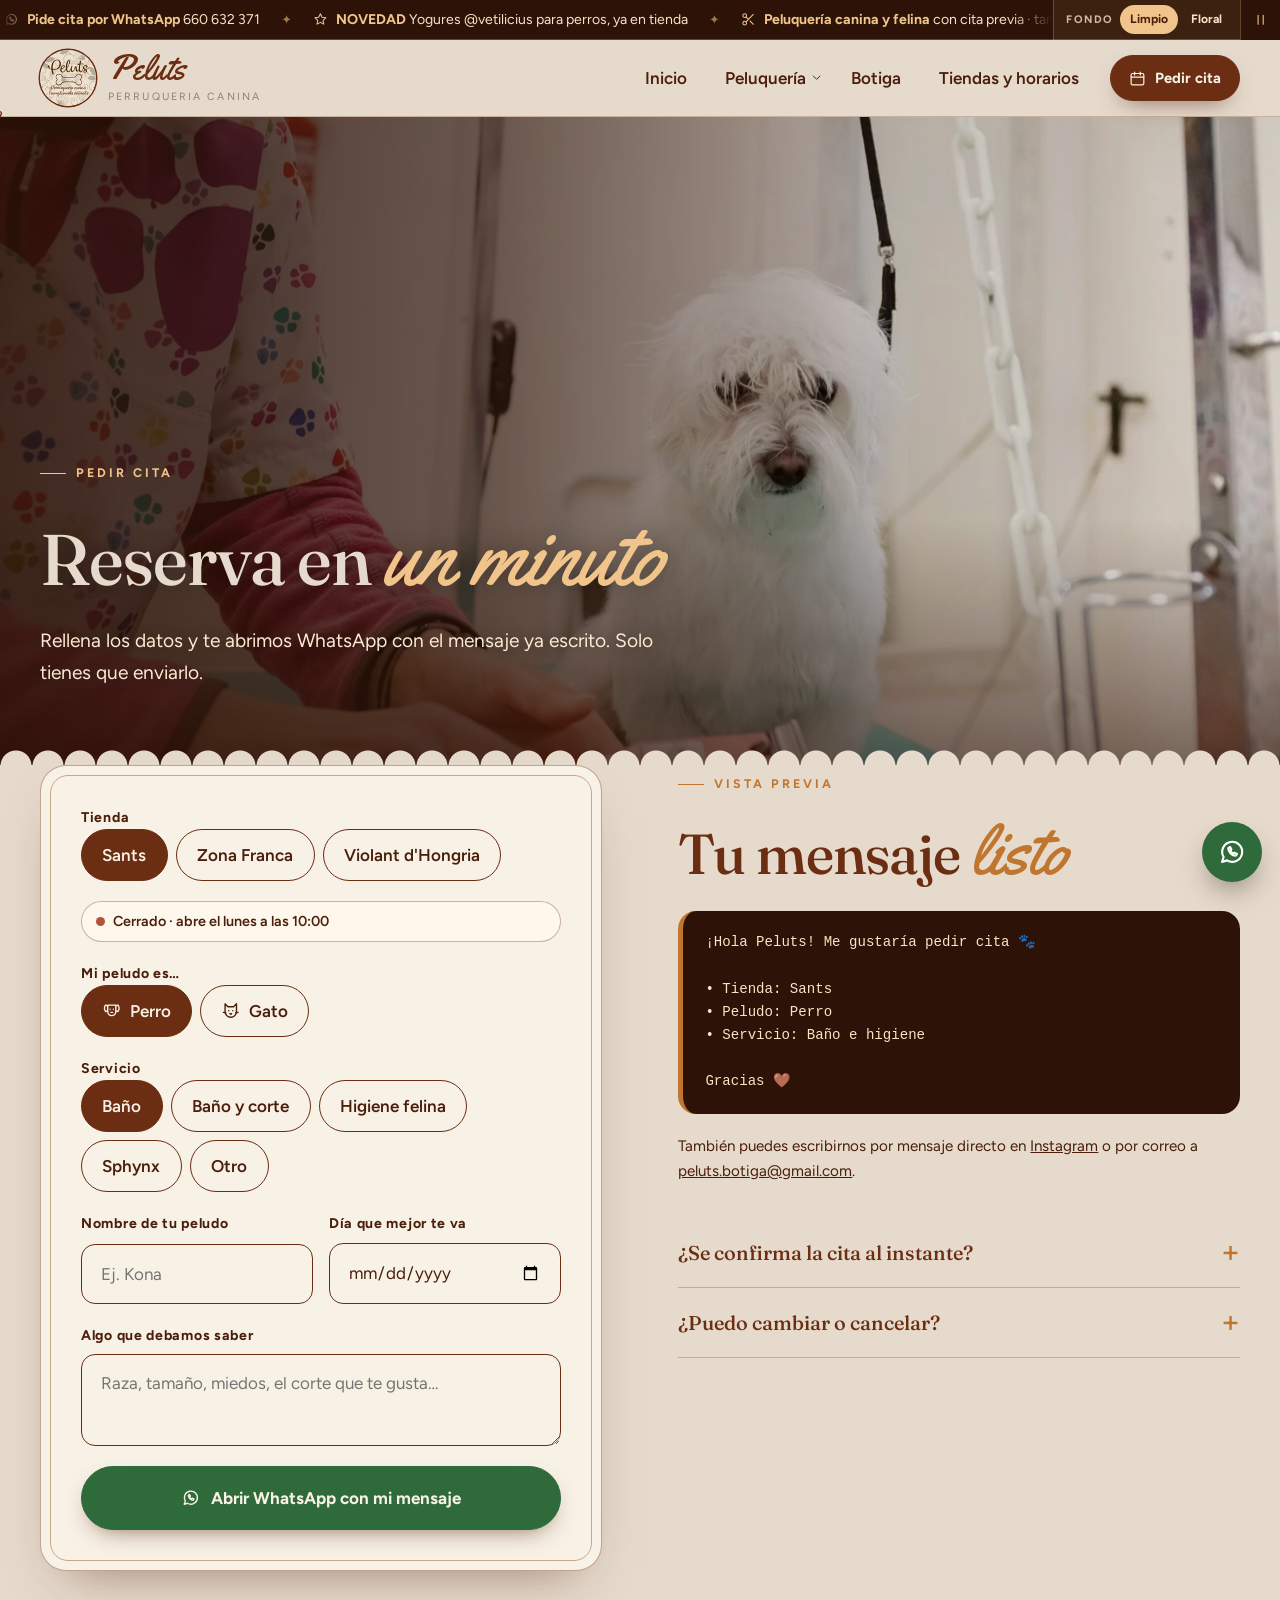
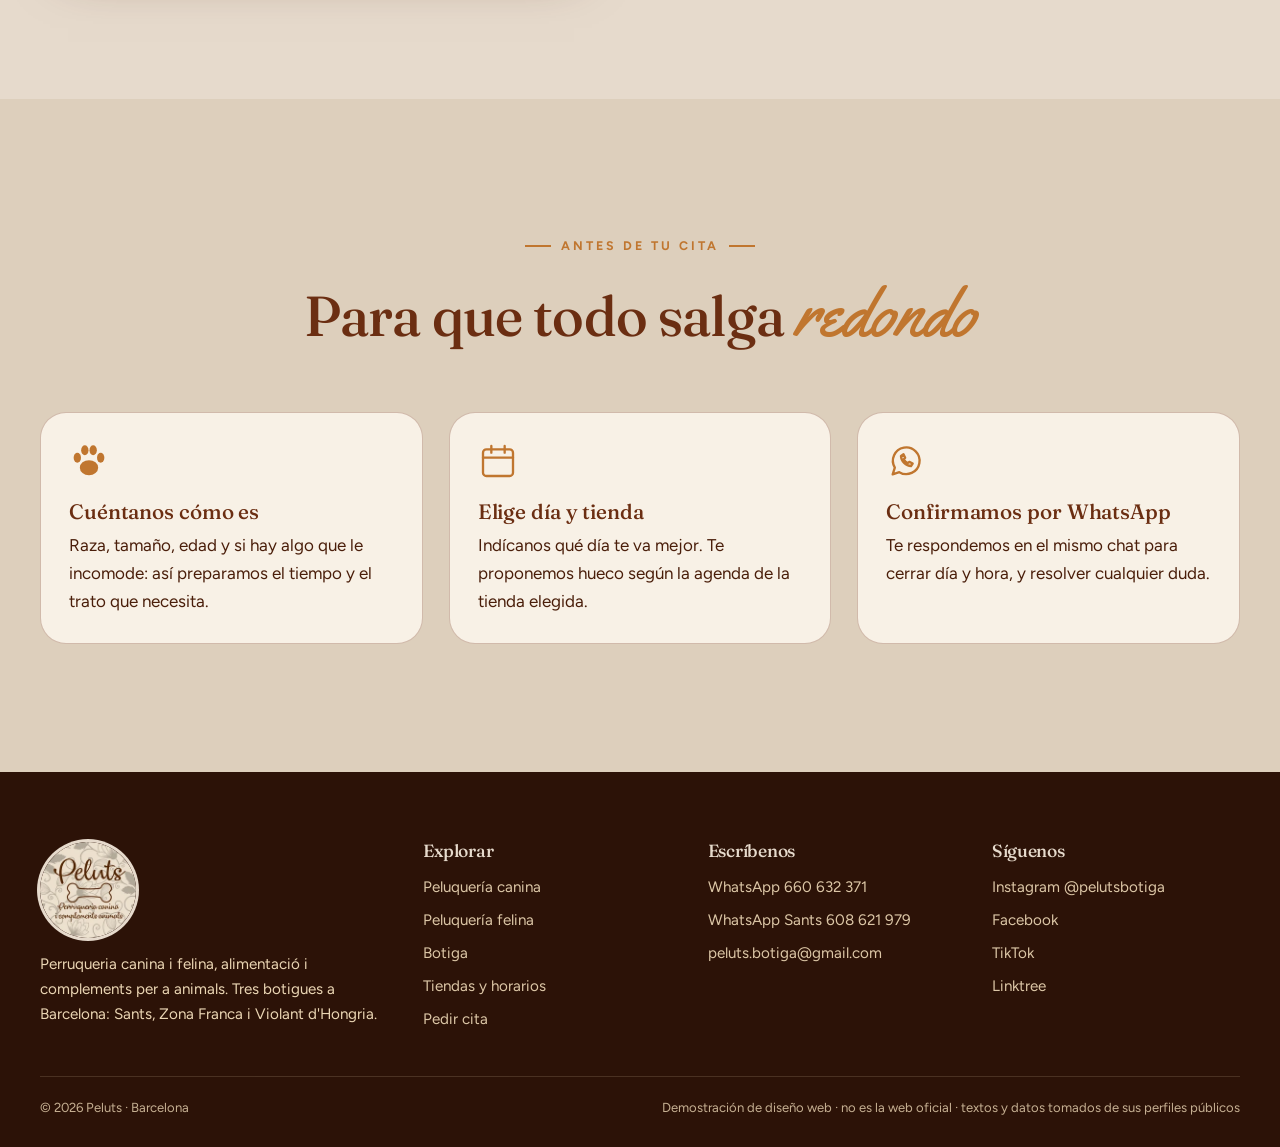
==== commit 03fcfd8a: "Interruptor de fondo en la barra superior, visible en todas las páginas Co-Authored-By: Claude Sonne" ====
--- a/cita.html
+++ b/cita.html
@@ -54,7 +54,7 @@
 <a class="skip" href="#contenido">Saltar al contenido</a>
 
 <div class="topbar">
-<div class="ann" role="region" aria-label="Avisos importantes"><div class="ann-viewport"><div class="ann-track"><a class="ann-it" href="cita.html"><svg class="ico " aria-hidden="true"><use href="#i-wa"/></svg><span><b>Pide cita por WhatsApp</b> 660 632 371</span></a><i class="ann-sep" aria-hidden="true">✦</i><a class="ann-it" href="tienda.html"><svg class="ico " aria-hidden="true"><use href="#i-star"/></svg><span><b>NOVEDAD</b> Yogures @vetilicius para perros, ya en tienda</span></a><i class="ann-sep" aria-hidden="true">✦</i><a class="ann-it" href="peluqueria.html"><svg class="ico " aria-hidden="true"><use href="#i-scissors"/></svg><span><b>Peluquería canina y felina</b> con cita previa · también gatos sphynx</span></a><i class="ann-sep" aria-hidden="true">✦</i><a class="ann-it" href="tiendas.html#sants"><svg class="ico " aria-hidden="true"><use href="#i-gift"/></svg><span><b>Tarjeta regalo</b> admitida en la tienda de Sants (Carrer de Sants)</span></a><i class="ann-sep" aria-hidden="true">✦</i><a class="ann-it" href="tiendas.html#sants"><svg class="ico " aria-hidden="true"><use href="#i-clock"/></svg><span><b>Sants</b> <span data-live="sants">consultando horario…</span></span></a><i class="ann-sep" aria-hidden="true">✦</i><a class="ann-it" href="tiendas.html#zonafranca"><svg class="ico " aria-hidden="true"><use href="#i-clock"/></svg><span><b>Zona Franca</b> <span data-live="zf">consultando horario…</span></span></a><i class="ann-sep" aria-hidden="true">✦</i><a class="ann-it" href="https://www.instagram.com/pelutsbotiga/" target="_blank" rel="noopener"><svg class="ico " aria-hidden="true"><use href="#i-ig"/></svg><span><b>Instagram @pelutsbotiga</b> ferias, campañas y novedades</span></a><i class="ann-sep" aria-hidden="true">✦</i><a class="ann-it" href="https://www.instagram.com/pelutsbotiga/" target="_blank" rel="noopener"><svg class="ico " aria-hidden="true"><use href="#i-tree"/></svg><span><b>Horarios de fiestas</b> los avisamos siempre en Instagram</span></a><i class="ann-sep" aria-hidden="true">✦</i><span class="ann-dup" aria-hidden="true"><a class="ann-it" href="cita.html"><svg class="ico " aria-hidden="true"><use href="#i-wa"/></svg><span><b>Pide cita por WhatsApp</b> 660 632 371</span></a><i class="ann-sep" aria-hidden="true">✦</i><a class="ann-it" href="tienda.html"><svg class="ico " aria-hidden="true"><use href="#i-star"/></svg><span><b>NOVEDAD</b> Yogures @vetilicius para perros, ya en tienda</span></a><i class="ann-sep" aria-hidden="true">✦</i><a class="ann-it" href="peluqueria.html"><svg class="ico " aria-hidden="true"><use href="#i-scissors"/></svg><span><b>Peluquería canina y felina</b> con cita previa · también gatos sphynx</span></a><i class="ann-sep" aria-hidden="true">✦</i><a class="ann-it" href="tiendas.html#sants"><svg class="ico " aria-hidden="true"><use href="#i-gift"/></svg><span><b>Tarjeta regalo</b> admitida en la tienda de Sants (Carrer de Sants)</span></a><i class="ann-sep" aria-hidden="true">✦</i><a class="ann-it" href="tiendas.html#sants"><svg class="ico " aria-hidden="true"><use href="#i-clock"/></svg><span><b>Sants</b> <span data-live="sants">consultando horario…</span></span></a><i class="ann-sep" aria-hidden="true">✦</i><a class="ann-it" href="tiendas.html#zonafranca"><svg class="ico " aria-hidden="true"><use href="#i-clock"/></svg><span><b>Zona Franca</b> <span data-live="zf">consultando horario…</span></span></a><i class="ann-sep" aria-hidden="true">✦</i><a class="ann-it" href="https://www.instagram.com/pelutsbotiga/" target="_blank" rel="noopener"><svg class="ico " aria-hidden="true"><use href="#i-ig"/></svg><span><b>Instagram @pelutsbotiga</b> ferias, campañas y novedades</span></a><i class="ann-sep" aria-hidden="true">✦</i><a class="ann-it" href="https://www.instagram.com/pelutsbotiga/" target="_blank" rel="noopener"><svg class="ico " aria-hidden="true"><use href="#i-tree"/></svg><span><b>Horarios de fiestas</b> los avisamos siempre en Instagram</span></a><i class="ann-sep" aria-hidden="true">✦</i></span></div></div><button class="ann-pause" type="button" aria-label="Pausar avisos" aria-pressed="false"><svg class="ico " aria-hidden="true"><use href="#i-pause"/></svg></button></div>
+<div class="ann" role="region" aria-label="Avisos importantes"><div class="ann-viewport"><div class="ann-track"><a class="ann-it" href="cita.html"><svg class="ico " aria-hidden="true"><use href="#i-wa"/></svg><span><b>Pide cita por WhatsApp</b> 660 632 371</span></a><i class="ann-sep" aria-hidden="true">✦</i><a class="ann-it" href="tienda.html"><svg class="ico " aria-hidden="true"><use href="#i-star"/></svg><span><b>NOVEDAD</b> Yogures @vetilicius para perros, ya en tienda</span></a><i class="ann-sep" aria-hidden="true">✦</i><a class="ann-it" href="peluqueria.html"><svg class="ico " aria-hidden="true"><use href="#i-scissors"/></svg><span><b>Peluquería canina y felina</b> con cita previa · también gatos sphynx</span></a><i class="ann-sep" aria-hidden="true">✦</i><a class="ann-it" href="tiendas.html#sants"><svg class="ico " aria-hidden="true"><use href="#i-gift"/></svg><span><b>Tarjeta regalo</b> admitida en la tienda de Sants (Carrer de Sants)</span></a><i class="ann-sep" aria-hidden="true">✦</i><a class="ann-it" href="tiendas.html#sants"><svg class="ico " aria-hidden="true"><use href="#i-clock"/></svg><span><b>Sants</b> <span data-live="sants">consultando horario…</span></span></a><i class="ann-sep" aria-hidden="true">✦</i><a class="ann-it" href="tiendas.html#zonafranca"><svg class="ico " aria-hidden="true"><use href="#i-clock"/></svg><span><b>Zona Franca</b> <span data-live="zf">consultando horario…</span></span></a><i class="ann-sep" aria-hidden="true">✦</i><a class="ann-it" href="https://www.instagram.com/pelutsbotiga/" target="_blank" rel="noopener"><svg class="ico " aria-hidden="true"><use href="#i-ig"/></svg><span><b>Instagram @pelutsbotiga</b> ferias, campañas y novedades</span></a><i class="ann-sep" aria-hidden="true">✦</i><a class="ann-it" href="https://www.instagram.com/pelutsbotiga/" target="_blank" rel="noopener"><svg class="ico " aria-hidden="true"><use href="#i-tree"/></svg><span><b>Horarios de fiestas</b> los avisamos siempre en Instagram</span></a><i class="ann-sep" aria-hidden="true">✦</i><span class="ann-dup" aria-hidden="true"><a class="ann-it" href="cita.html"><svg class="ico " aria-hidden="true"><use href="#i-wa"/></svg><span><b>Pide cita por WhatsApp</b> 660 632 371</span></a><i class="ann-sep" aria-hidden="true">✦</i><a class="ann-it" href="tienda.html"><svg class="ico " aria-hidden="true"><use href="#i-star"/></svg><span><b>NOVEDAD</b> Yogures @vetilicius para perros, ya en tienda</span></a><i class="ann-sep" aria-hidden="true">✦</i><a class="ann-it" href="peluqueria.html"><svg class="ico " aria-hidden="true"><use href="#i-scissors"/></svg><span><b>Peluquería canina y felina</b> con cita previa · también gatos sphynx</span></a><i class="ann-sep" aria-hidden="true">✦</i><a class="ann-it" href="tiendas.html#sants"><svg class="ico " aria-hidden="true"><use href="#i-gift"/></svg><span><b>Tarjeta regalo</b> admitida en la tienda de Sants (Carrer de Sants)</span></a><i class="ann-sep" aria-hidden="true">✦</i><a class="ann-it" href="tiendas.html#sants"><svg class="ico " aria-hidden="true"><use href="#i-clock"/></svg><span><b>Sants</b> <span data-live="sants">consultando horario…</span></span></a><i class="ann-sep" aria-hidden="true">✦</i><a class="ann-it" href="tiendas.html#zonafranca"><svg class="ico " aria-hidden="true"><use href="#i-clock"/></svg><span><b>Zona Franca</b> <span data-live="zf">consultando horario…</span></span></a><i class="ann-sep" aria-hidden="true">✦</i><a class="ann-it" href="https://www.instagram.com/pelutsbotiga/" target="_blank" rel="noopener"><svg class="ico " aria-hidden="true"><use href="#i-ig"/></svg><span><b>Instagram @pelutsbotiga</b> ferias, campañas y novedades</span></a><i class="ann-sep" aria-hidden="true">✦</i><a class="ann-it" href="https://www.instagram.com/pelutsbotiga/" target="_blank" rel="noopener"><svg class="ico " aria-hidden="true"><use href="#i-tree"/></svg><span><b>Horarios de fiestas</b> los avisamos siempre en Instagram</span></a><i class="ann-sep" aria-hidden="true">✦</i></span></div></div><div class="fondo-sw in-ann" role="group" aria-label="Elegir fondo (demostración)"><span>Fondo</span><button type="button" data-f="limpio" aria-pressed="true">Limpio</button><button type="button" data-f="floral" aria-pressed="false">Floral</button></div><button class="ann-pause" type="button" aria-label="Pausar avisos" aria-pressed="false"><svg class="ico " aria-hidden="true"><use href="#i-pause"/></svg></button></div>
 <header class="site-header">
 <div class="progress" aria-hidden="true"><span></span><i><svg class="ico " aria-hidden="true"><use href="#i-bone"/></svg></i></div>
 <div class="wrap header-in">
@@ -120,7 +120,6 @@
 <div class="legal"><span>© <span id="year">2026</span> Peluts · Barcelona</span><span>Demostración de diseño web · no es la web oficial · textos y datos tomados de sus perfiles públicos</span></div>
 </div></footer>
 <a class="fab" href="https://wa.me/34660632371?text=%C2%A1Hola%20Peluts!" target="_blank" rel="noopener" aria-label="Escribir por WhatsApp"><svg class="ico " aria-hidden="true"><use href="#i-wa"/></svg></a>
-<div class="fondo-sw" role="group" aria-label="Elegir fondo (demostración)"><span>Fondo</span><button type="button" data-f="limpio" aria-pressed="true">Limpio</button><button type="button" data-f="floral" aria-pressed="false">Floral</button></div>
 <script src="assets/js/site.js" defer></script>
 </body>
 </html>
--- a/assets/css/site.css
+++ b/assets/css/site.css
@@ -496,8 +496,8 @@
 
 /* ================= MODOS DE FONDO (demo: limpio / floral) ================= */
 html[data-fondo="floral"]{--img-crema:url(../img/flor-crema.webp);--img-papel:url(../img/flor-papel.webp);--img-choco:url(../img/flor-choco.webp);--img-noche:url(../img/flor-noche.webp)}
-html[data-fondo="floral"].has-patron{--img-crema:url(../img/patron-floral.webp);--img-papel:url(../img/patron-floral.webp);--tile:900px}
-html[data-fondo="floral"].has-patron.has-osc{--img-choco:url(../img/patron-floral-oscuro.webp);--img-noche:url(../img/patron-floral-oscuro.webp)}
+html[data-fondo="floral"].has-patron{--img-crema:url(../img/patron-floral.webp);--img-papel:url(../img/patron-floral-papel.webp);--tile:820px}
+html[data-fondo="floral"].has-patron.has-osc{--img-choco:url(../img/patron-floral-oscuro.webp);--img-noche:url(../img/patron-floral-noche.webp)}
 /* en modo limpio, las secciones "papel" se diferencian solo por el tono */
 html:not([data-fondo="floral"]) .bg-papel{background-image:none}
 .fondo-sw{position:fixed;left:14px;bottom:14px;z-index:160;display:flex;align-items:center;gap:4px;background:rgba(44,18,7,.92);color:#F6E3C4;border-radius:999px;padding:5px 6px 5px 14px;font-size:.78rem;font-weight:700;letter-spacing:.06em;box-shadow:0 14px 30px -10px rgba(0,0,0,.5);backdrop-filter:blur(6px)}
@@ -507,3 +507,9 @@
 .fondo-sw button:not([aria-pressed=true]):hover{background:rgba(240,196,138,.2)}
 @media(max-width:600px){.fondo-sw{left:10px;bottom:10px;padding-left:10px}.fondo-sw span{display:none}}
 .ilus{position:absolute;right:10px;bottom:10px;z-index:3;background:rgba(44,18,7,.7);color:#F6E3C4;font-size:.68rem;letter-spacing:.08em;padding:.3em .8em;border-radius:999px;pointer-events:none}
+
+/* interruptor de fondo dentro del banner superior */
+.fondo-sw.in-ann{position:static;left:auto;bottom:auto;z-index:auto;height:40px;border-radius:0;background:rgba(240,196,138,.08);box-shadow:none;backdrop-filter:none;padding:0 8px 0 12px;border-left:1px solid rgba(240,196,138,.28);gap:2px;flex:none}
+.fondo-sw.in-ann span{opacity:.8}
+.fondo-sw.in-ann button{padding:.4em .85em;font-size:.76rem}
+@media(max-width:600px){.fondo-sw.in-ann{padding:0 4px 0 6px}.fondo-sw.in-ann span{display:none}.fondo-sw.in-ann button{padding:.4em .7em;font-size:.72rem}}
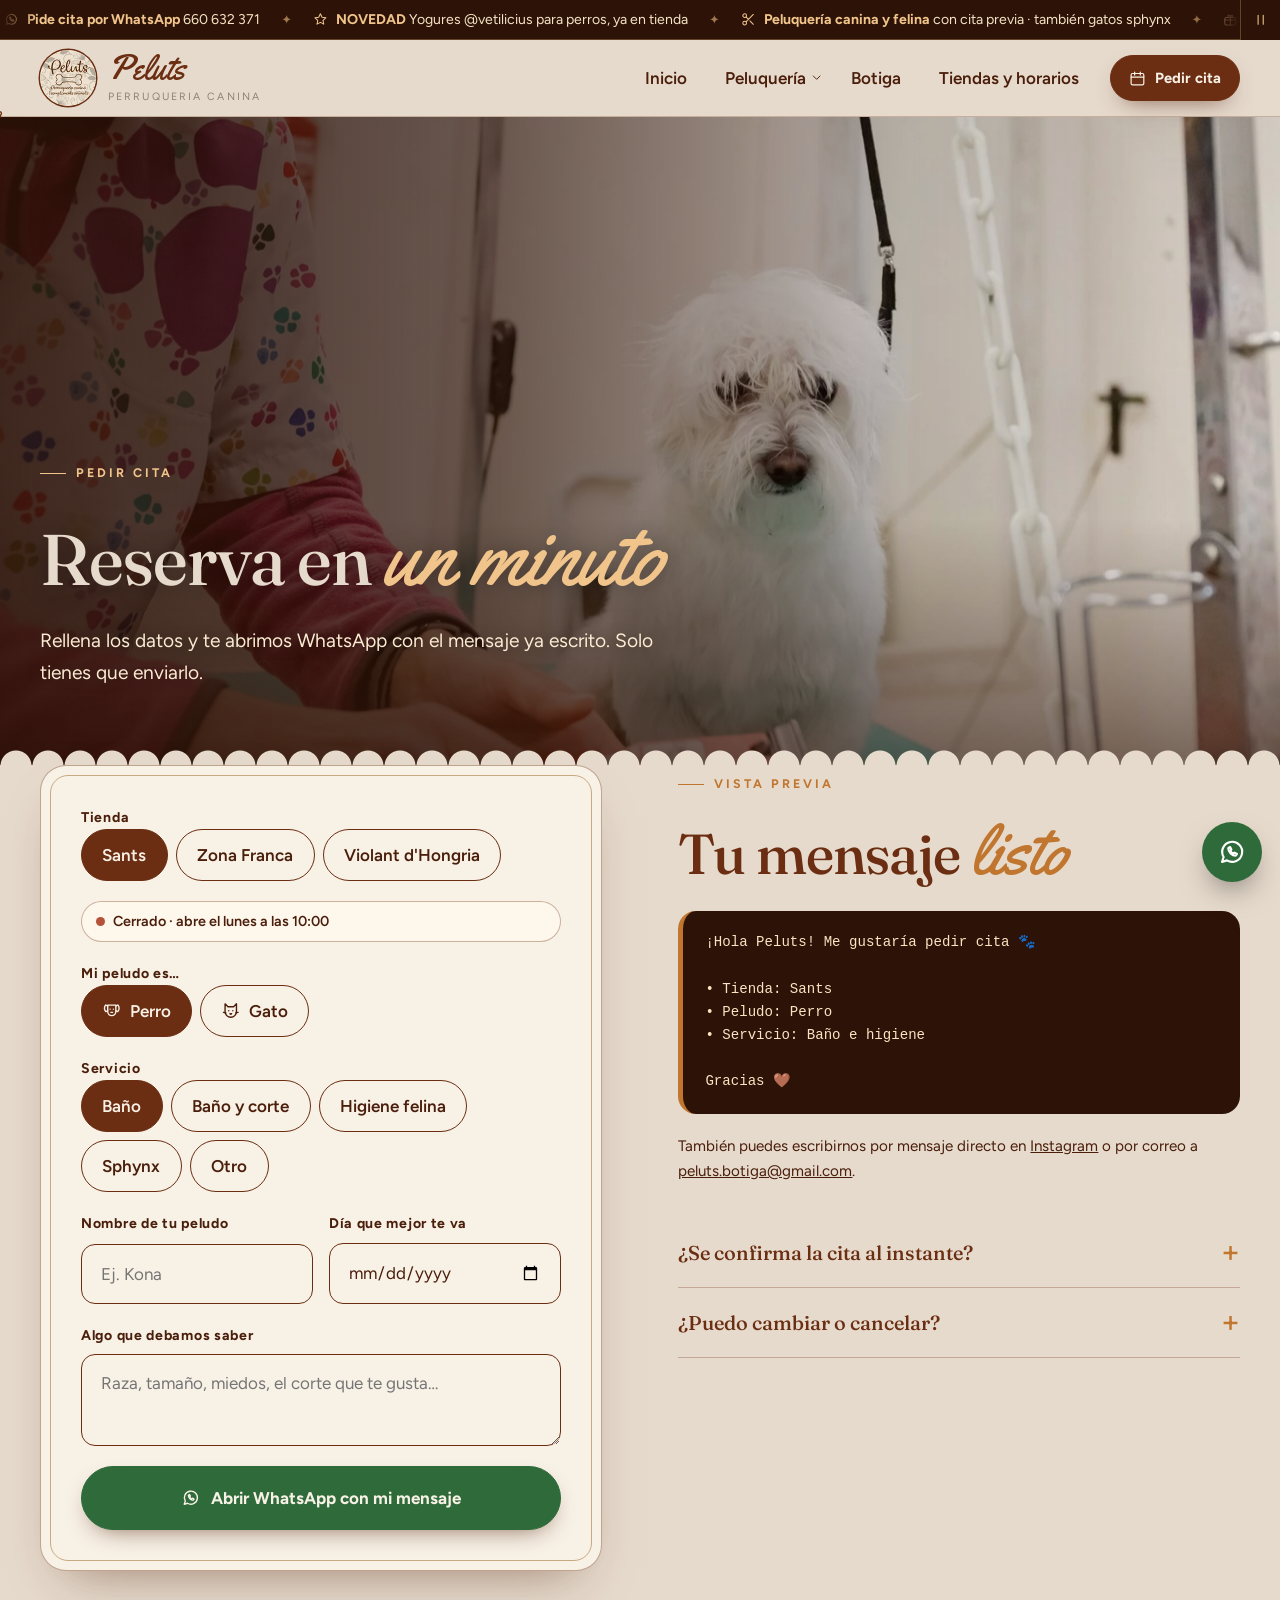
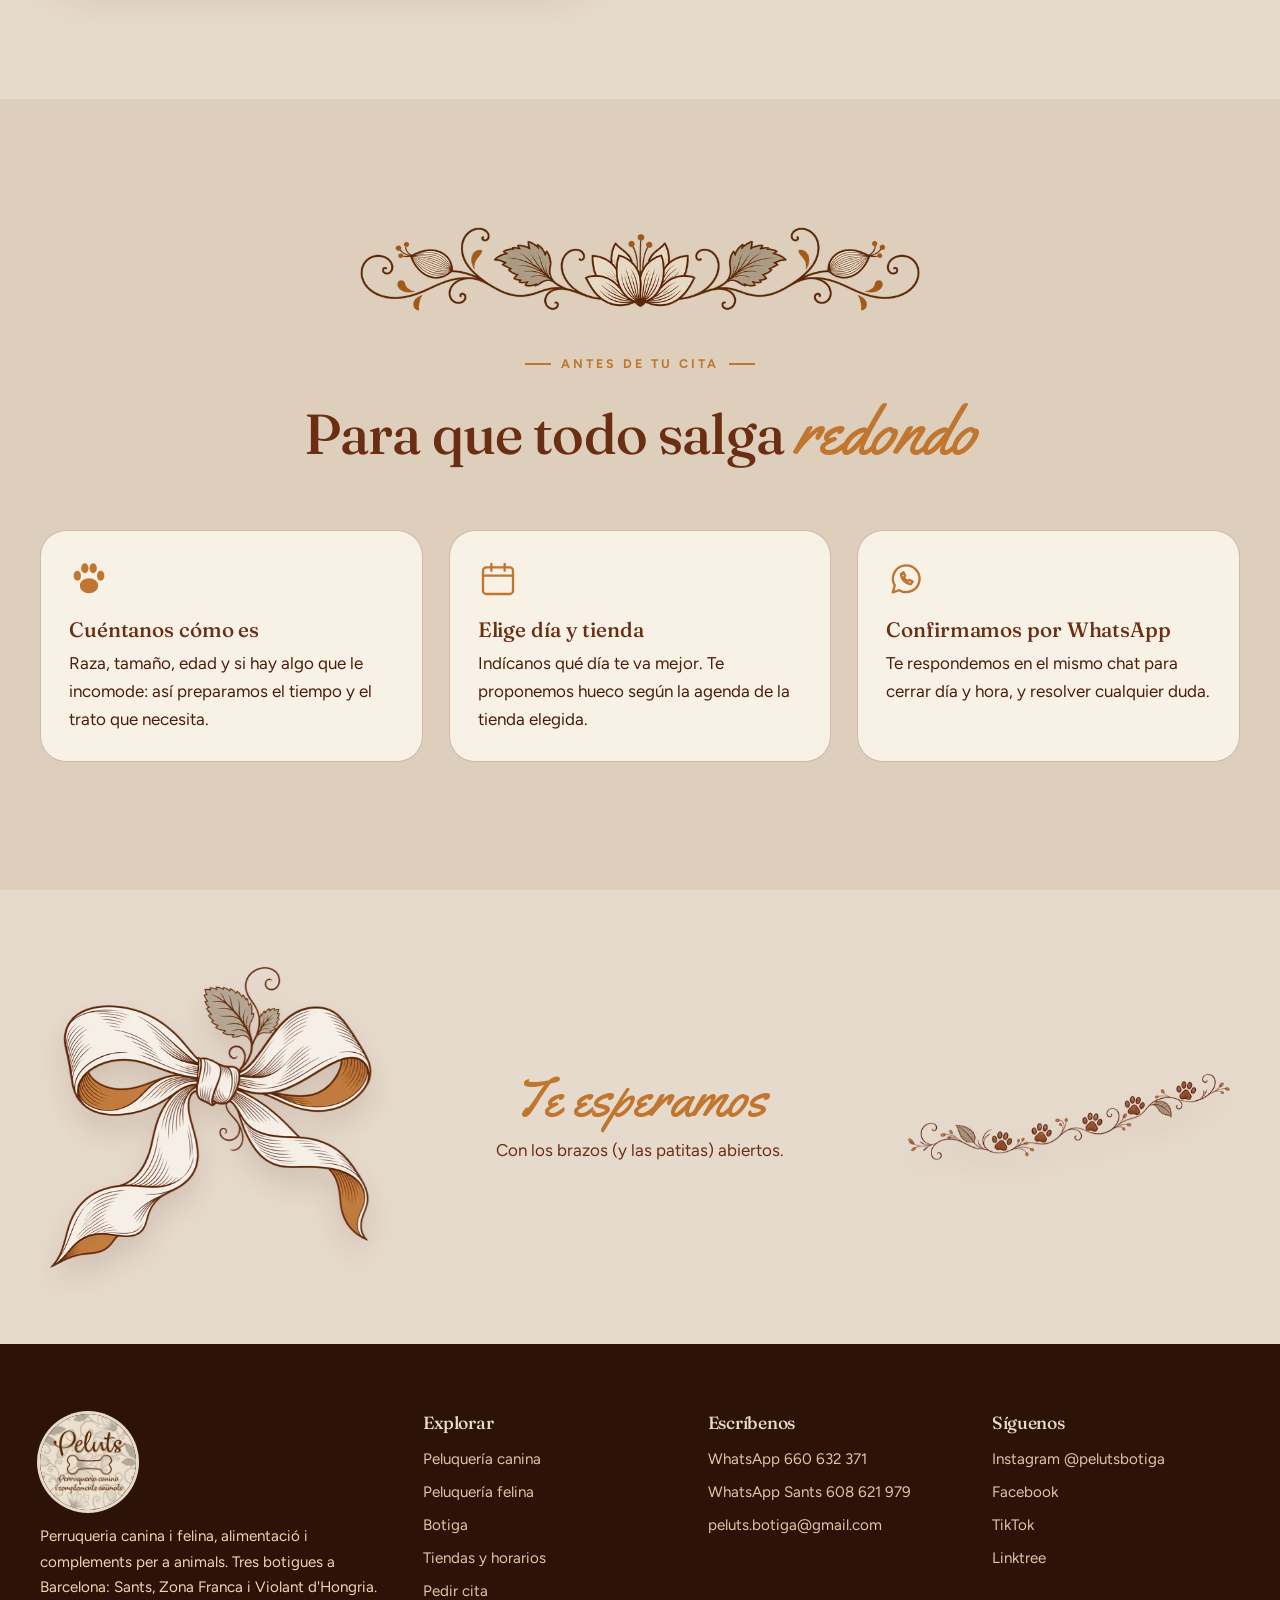
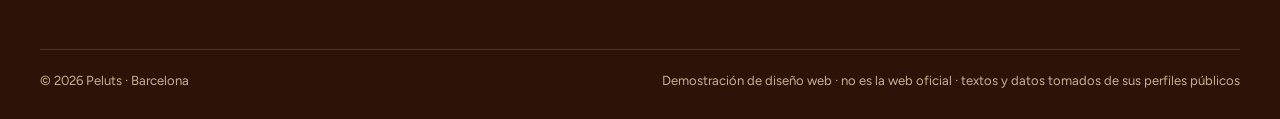
==== commit 2344c1d0: "Adornos ilustrados por toda la web (sin fondo), franjas decorativas y correcciones de imágenes IA Co" ====
--- a/cita.html
+++ b/cita.html
@@ -13,7 +13,7 @@
 <link rel="preconnect" href="https://fonts.googleapis.com"><link rel="preconnect" href="https://fonts.gstatic.com" crossorigin>
 <link href="https://fonts.googleapis.com/css2?family=Figtree:wght@400;500;600;700;800&family=Fraunces:ital,opsz,wght@0,9..144,500;0,9..144,600;0,9..144,700;1,9..144,500&family=Yellowtail&display=swap" rel="stylesheet">
 <link rel="stylesheet" href="assets/css/site.css">
-<script>(function(d){d.classList.add('js');var f='limpio';try{var q=new URLSearchParams(location.search).get('fondo');f=q||localStorage.getItem('pl-fondo')||'limpio';if(q)localStorage.setItem('pl-fondo',q)}catch(e){}d.setAttribute('data-fondo',f==='floral'?'floral':'limpio');var a=new Image();a.onload=function(){d.classList.add('has-patron');var b=new Image();b.onload=function(){d.classList.add('has-osc')};b.src='assets/img/patron-floral-oscuro.webp'};a.src='assets/img/patron-floral.webp'})(document.documentElement)</script>
+<script>document.documentElement.classList.add('js');document.documentElement.setAttribute('data-fondo','limpio')</script>
 <script type="application/ld+json">{"@context":"https://schema.org","@type":"PetStore","name":"Peluts","description":"Perruqueria canina i felina, alimentació i complements per a animals","url":"https://www.instagram.com/pelutsbotiga/","sameAs":["https://www.instagram.com/pelutsbotiga/","https://www.facebook.com/pelutsbotiga","https://www.tiktok.com/@animals.peluts"],"email":"peluts.botiga@gmail.com","address":[{"@type":"PostalAddress","streetAddress":"Carrer de Sants, 164","postalCode":"08028","addressLocality":"Barcelona","addressCountry":"ES"},{"@type":"PostalAddress","streetAddress":"Alts Forns, 69, local 16","addressLocality":"Barcelona","addressCountry":"ES"}]}</script>
 </head>
 <body>
@@ -54,7 +54,7 @@
 <a class="skip" href="#contenido">Saltar al contenido</a>
 
 <div class="topbar">
-<div class="ann" role="region" aria-label="Avisos importantes"><div class="ann-viewport"><div class="ann-track"><a class="ann-it" href="cita.html"><svg class="ico " aria-hidden="true"><use href="#i-wa"/></svg><span><b>Pide cita por WhatsApp</b> 660 632 371</span></a><i class="ann-sep" aria-hidden="true">✦</i><a class="ann-it" href="tienda.html"><svg class="ico " aria-hidden="true"><use href="#i-star"/></svg><span><b>NOVEDAD</b> Yogures @vetilicius para perros, ya en tienda</span></a><i class="ann-sep" aria-hidden="true">✦</i><a class="ann-it" href="peluqueria.html"><svg class="ico " aria-hidden="true"><use href="#i-scissors"/></svg><span><b>Peluquería canina y felina</b> con cita previa · también gatos sphynx</span></a><i class="ann-sep" aria-hidden="true">✦</i><a class="ann-it" href="tiendas.html#sants"><svg class="ico " aria-hidden="true"><use href="#i-gift"/></svg><span><b>Tarjeta regalo</b> admitida en la tienda de Sants (Carrer de Sants)</span></a><i class="ann-sep" aria-hidden="true">✦</i><a class="ann-it" href="tiendas.html#sants"><svg class="ico " aria-hidden="true"><use href="#i-clock"/></svg><span><b>Sants</b> <span data-live="sants">consultando horario…</span></span></a><i class="ann-sep" aria-hidden="true">✦</i><a class="ann-it" href="tiendas.html#zonafranca"><svg class="ico " aria-hidden="true"><use href="#i-clock"/></svg><span><b>Zona Franca</b> <span data-live="zf">consultando horario…</span></span></a><i class="ann-sep" aria-hidden="true">✦</i><a class="ann-it" href="https://www.instagram.com/pelutsbotiga/" target="_blank" rel="noopener"><svg class="ico " aria-hidden="true"><use href="#i-ig"/></svg><span><b>Instagram @pelutsbotiga</b> ferias, campañas y novedades</span></a><i class="ann-sep" aria-hidden="true">✦</i><a class="ann-it" href="https://www.instagram.com/pelutsbotiga/" target="_blank" rel="noopener"><svg class="ico " aria-hidden="true"><use href="#i-tree"/></svg><span><b>Horarios de fiestas</b> los avisamos siempre en Instagram</span></a><i class="ann-sep" aria-hidden="true">✦</i><span class="ann-dup" aria-hidden="true"><a class="ann-it" href="cita.html"><svg class="ico " aria-hidden="true"><use href="#i-wa"/></svg><span><b>Pide cita por WhatsApp</b> 660 632 371</span></a><i class="ann-sep" aria-hidden="true">✦</i><a class="ann-it" href="tienda.html"><svg class="ico " aria-hidden="true"><use href="#i-star"/></svg><span><b>NOVEDAD</b> Yogures @vetilicius para perros, ya en tienda</span></a><i class="ann-sep" aria-hidden="true">✦</i><a class="ann-it" href="peluqueria.html"><svg class="ico " aria-hidden="true"><use href="#i-scissors"/></svg><span><b>Peluquería canina y felina</b> con cita previa · también gatos sphynx</span></a><i class="ann-sep" aria-hidden="true">✦</i><a class="ann-it" href="tiendas.html#sants"><svg class="ico " aria-hidden="true"><use href="#i-gift"/></svg><span><b>Tarjeta regalo</b> admitida en la tienda de Sants (Carrer de Sants)</span></a><i class="ann-sep" aria-hidden="true">✦</i><a class="ann-it" href="tiendas.html#sants"><svg class="ico " aria-hidden="true"><use href="#i-clock"/></svg><span><b>Sants</b> <span data-live="sants">consultando horario…</span></span></a><i class="ann-sep" aria-hidden="true">✦</i><a class="ann-it" href="tiendas.html#zonafranca"><svg class="ico " aria-hidden="true"><use href="#i-clock"/></svg><span><b>Zona Franca</b> <span data-live="zf">consultando horario…</span></span></a><i class="ann-sep" aria-hidden="true">✦</i><a class="ann-it" href="https://www.instagram.com/pelutsbotiga/" target="_blank" rel="noopener"><svg class="ico " aria-hidden="true"><use href="#i-ig"/></svg><span><b>Instagram @pelutsbotiga</b> ferias, campañas y novedades</span></a><i class="ann-sep" aria-hidden="true">✦</i><a class="ann-it" href="https://www.instagram.com/pelutsbotiga/" target="_blank" rel="noopener"><svg class="ico " aria-hidden="true"><use href="#i-tree"/></svg><span><b>Horarios de fiestas</b> los avisamos siempre en Instagram</span></a><i class="ann-sep" aria-hidden="true">✦</i></span></div></div><div class="fondo-sw in-ann" role="group" aria-label="Elegir fondo (demostración)"><span>Fondo</span><button type="button" data-f="limpio" aria-pressed="true">Limpio</button><button type="button" data-f="floral" aria-pressed="false">Floral</button></div><button class="ann-pause" type="button" aria-label="Pausar avisos" aria-pressed="false"><svg class="ico " aria-hidden="true"><use href="#i-pause"/></svg></button></div>
+<div class="ann" role="region" aria-label="Avisos importantes"><div class="ann-viewport"><div class="ann-track"><a class="ann-it" href="cita.html"><svg class="ico " aria-hidden="true"><use href="#i-wa"/></svg><span><b>Pide cita por WhatsApp</b> 660 632 371</span></a><i class="ann-sep" aria-hidden="true">✦</i><a class="ann-it" href="tienda.html"><svg class="ico " aria-hidden="true"><use href="#i-star"/></svg><span><b>NOVEDAD</b> Yogures @vetilicius para perros, ya en tienda</span></a><i class="ann-sep" aria-hidden="true">✦</i><a class="ann-it" href="peluqueria.html"><svg class="ico " aria-hidden="true"><use href="#i-scissors"/></svg><span><b>Peluquería canina y felina</b> con cita previa · también gatos sphynx</span></a><i class="ann-sep" aria-hidden="true">✦</i><a class="ann-it" href="tiendas.html#sants"><svg class="ico " aria-hidden="true"><use href="#i-gift"/></svg><span><b>Tarjeta regalo</b> admitida en la tienda de Sants (Carrer de Sants)</span></a><i class="ann-sep" aria-hidden="true">✦</i><a class="ann-it" href="tiendas.html#sants"><svg class="ico " aria-hidden="true"><use href="#i-clock"/></svg><span><b>Sants</b> <span data-live="sants">consultando horario…</span></span></a><i class="ann-sep" aria-hidden="true">✦</i><a class="ann-it" href="tiendas.html#zonafranca"><svg class="ico " aria-hidden="true"><use href="#i-clock"/></svg><span><b>Zona Franca</b> <span data-live="zf">consultando horario…</span></span></a><i class="ann-sep" aria-hidden="true">✦</i><a class="ann-it" href="https://www.instagram.com/pelutsbotiga/" target="_blank" rel="noopener"><svg class="ico " aria-hidden="true"><use href="#i-ig"/></svg><span><b>Instagram @pelutsbotiga</b> ferias, campañas y novedades</span></a><i class="ann-sep" aria-hidden="true">✦</i><a class="ann-it" href="https://www.instagram.com/pelutsbotiga/" target="_blank" rel="noopener"><svg class="ico " aria-hidden="true"><use href="#i-tree"/></svg><span><b>Horarios de fiestas</b> los avisamos siempre en Instagram</span></a><i class="ann-sep" aria-hidden="true">✦</i><span class="ann-dup" aria-hidden="true"><a class="ann-it" href="cita.html"><svg class="ico " aria-hidden="true"><use href="#i-wa"/></svg><span><b>Pide cita por WhatsApp</b> 660 632 371</span></a><i class="ann-sep" aria-hidden="true">✦</i><a class="ann-it" href="tienda.html"><svg class="ico " aria-hidden="true"><use href="#i-star"/></svg><span><b>NOVEDAD</b> Yogures @vetilicius para perros, ya en tienda</span></a><i class="ann-sep" aria-hidden="true">✦</i><a class="ann-it" href="peluqueria.html"><svg class="ico " aria-hidden="true"><use href="#i-scissors"/></svg><span><b>Peluquería canina y felina</b> con cita previa · también gatos sphynx</span></a><i class="ann-sep" aria-hidden="true">✦</i><a class="ann-it" href="tiendas.html#sants"><svg class="ico " aria-hidden="true"><use href="#i-gift"/></svg><span><b>Tarjeta regalo</b> admitida en la tienda de Sants (Carrer de Sants)</span></a><i class="ann-sep" aria-hidden="true">✦</i><a class="ann-it" href="tiendas.html#sants"><svg class="ico " aria-hidden="true"><use href="#i-clock"/></svg><span><b>Sants</b> <span data-live="sants">consultando horario…</span></span></a><i class="ann-sep" aria-hidden="true">✦</i><a class="ann-it" href="tiendas.html#zonafranca"><svg class="ico " aria-hidden="true"><use href="#i-clock"/></svg><span><b>Zona Franca</b> <span data-live="zf">consultando horario…</span></span></a><i class="ann-sep" aria-hidden="true">✦</i><a class="ann-it" href="https://www.instagram.com/pelutsbotiga/" target="_blank" rel="noopener"><svg class="ico " aria-hidden="true"><use href="#i-ig"/></svg><span><b>Instagram @pelutsbotiga</b> ferias, campañas y novedades</span></a><i class="ann-sep" aria-hidden="true">✦</i><a class="ann-it" href="https://www.instagram.com/pelutsbotiga/" target="_blank" rel="noopener"><svg class="ico " aria-hidden="true"><use href="#i-tree"/></svg><span><b>Horarios de fiestas</b> los avisamos siempre en Instagram</span></a><i class="ann-sep" aria-hidden="true">✦</i></span></div></div><button class="ann-pause" type="button" aria-label="Pausar avisos" aria-pressed="false"><svg class="ico " aria-hidden="true"><use href="#i-pause"/></svg></button></div>
 <header class="site-header">
 <div class="progress" aria-hidden="true"><span></span><i><svg class="ico " aria-hidden="true"><use href="#i-bone"/></svg></i></div>
 <div class="wrap header-in">
@@ -99,7 +99,7 @@
 </section>
 <section class="bg-papel">
 <div class="wrap">
- <div class="sec-head center"><span class="kicker rv">Antes de tu cita</span><h2 class="rv d1">Para que todo salga <em class="s">redondo</em></h2></div>
+ <div class="sec-head center"><img class="sep top rv" src="assets/img/deco/sep.webp" srcset="assets/img/deco/sep-s.webp 480w, assets/img/deco/sep.webp 900w" sizes="(max-width:760px) 86vw, 560px" width="900" height="135" alt="" aria-hidden="true" loading="lazy" decoding="async"><span class="kicker rv">Antes de tu cita</span><h2 class="rv d1">Para que todo salga <em class="s">redondo</em></h2></div>
  <div class="cols3">
   <div class="box rv"><svg class="ico " aria-hidden="true"><use href="#i-paw"/></svg><h3>Cuéntanos cómo es</h3><p>Raza, tamaño, edad y si hay algo que le incomode: así preparamos el tiempo y el trato que necesita.</p></div>
   <div class="box rv d1"><svg class="ico " aria-hidden="true"><use href="#i-cal"/></svg><h3>Elige día y tienda</h3><p>Indícanos qué día te va mejor. Te proponemos hueco según la agenda de la tienda elegida.</p></div>
@@ -107,7 +107,7 @@
  </div>
 </div>
 </section>
-
+<section class="inter"><div class="inter-in"><div class="a rv"><img class="deco " src="assets/img/deco/mono.webp" srcset="assets/img/deco/mono-s.webp 480w, assets/img/deco/mono.webp 900w" sizes="(max-width:760px) 45vw, 340px" width="900" height="842" alt="" aria-hidden="true" loading="lazy" decoding="async"></div><div class="t rv d1"><span class="script">Te esperamos</span><p>Con los brazos (y las patitas) abiertos.</p></div><div class="b rv d2"><img class="deco d2" src="assets/img/deco/huellas.webp" srcset="assets/img/deco/huellas-s.webp 480w, assets/img/deco/huellas.webp 900w" sizes="(max-width:760px) 45vw, 340px" width="900" height="241" alt="" aria-hidden="true" loading="lazy" decoding="async"></div></div></section>
 </main>
 <footer>
 <div class="wrap">
--- a/assets/css/site.css
+++ b/assets/css/site.css
@@ -513,3 +513,44 @@
 .fondo-sw.in-ann span{opacity:.8}
 .fondo-sw.in-ann button{padding:.4em .85em;font-size:.76rem}
 @media(max-width:600px){.fondo-sw.in-ann{padding:0 4px 0 6px}.fondo-sw.in-ann span{display:none}.fondo-sw.in-ann button{padding:.4em .7em;font-size:.72rem}}
+
+/* ================= ADORNOS ILUSTRADOS (siempre en su propio espacio, nunca encima de texto ni fotos) ================= */
+.deco{display:block;width:100%;height:auto;filter:drop-shadow(0 16px 14px rgba(74,30,10,.13));animation:bob 8s ease-in-out infinite;transition:transform .5s cubic-bezier(.2,.8,.2,1);will-change:transform}
+.deco:hover{transform:scale(1.04) rotate(-1.2deg)}
+.deco.d2{animation-delay:-2.6s}.deco.d3{animation-delay:-5.2s}
+@keyframes bob{0%,100%{transform:translateY(0) rotate(0)}50%{transform:translateY(-9px) rotate(.7deg)}}
+@media(prefers-reduced-motion:reduce){.deco{animation:none!important}}
+
+/* franja decorativa: ilustración | texto | ilustración */
+.inter{padding-block:clamp(36px,6vw,84px)}
+.inter-in{display:grid;grid-template-columns:1fr minmax(0,460px) 1fr;align-items:center;gap:clamp(14px,3vw,48px);max-width:1180px;margin-inline:auto;width:calc(100% - 48px)}
+.inter-in .a{justify-self:end;width:min(100%,340px)}
+.inter-in .b{justify-self:start;width:min(100%,340px)}
+.inter-in .t{text-align:center}
+.inter-in .t .script{font-family:var(--f-script);font-size:clamp(2.2rem,4.4vw,3.4rem);line-height:1;color:var(--caramelo);display:block}
+.inter-in .t p{margin-top:.6em;color:var(--choco)}
+.inter-in .t .sep{width:min(380px,100%);margin:18px auto 0}
+@media(max-width:760px){
+  .inter-in{grid-template-columns:1fr 1fr;grid-template-areas:"a b" "t t";gap:18px 14px;width:calc(100% - 36px)}
+  .inter-in .a{grid-area:a;justify-self:center;width:min(100%,200px)}
+  .inter-in .b{grid-area:b;justify-self:center;width:min(100%,200px)}
+  .inter-in .t{grid-area:t}
+}
+/* separador de sección */
+.sep{display:block;width:min(560px,86%);height:auto;margin:0 auto}
+.sep.top{margin-bottom:clamp(18px,3vw,34px)}
+.sep-wrap{padding-top:clamp(40px,6vw,70px)}
+/* fila de objetos (naturaleza muerta) */
+.shelf{display:grid;grid-template-columns:repeat(4,1fr);gap:clamp(14px,3vw,40px);align-items:end;max-width:1100px;margin-inline:auto}
+.shelf figure{text-align:center}
+.shelf figcaption{font-family:var(--f-script);font-size:1.7rem;color:var(--caramelo);margin-top:6px;line-height:1.1}
+@media(max-width:720px){.shelf{grid-template-columns:1fr 1fr;row-gap:26px}}
+/* grupo de objetos en una columna de texto */
+.toolkit{display:flex;gap:clamp(10px,2vw,24px);align-items:flex-end;margin-top:30px}
+.toolkit img{width:auto;max-height:200px;flex:1 1 0;min-width:0;object-fit:contain}
+@media(max-width:560px){.toolkit img{max-height:150px}}
+.aside-deco{width:min(260px,70%);margin-top:30px}
+@media(max-width:900px){.aside-deco{margin-inline:auto}}
+/* imágenes superpuestas opcionales (IA): ocupan el marco, sin salirse */
+.over{position:absolute;inset:0;width:100%;height:100%;object-fit:cover}
+.pet .bg,.arch,.hf-bg{overflow:hidden}
